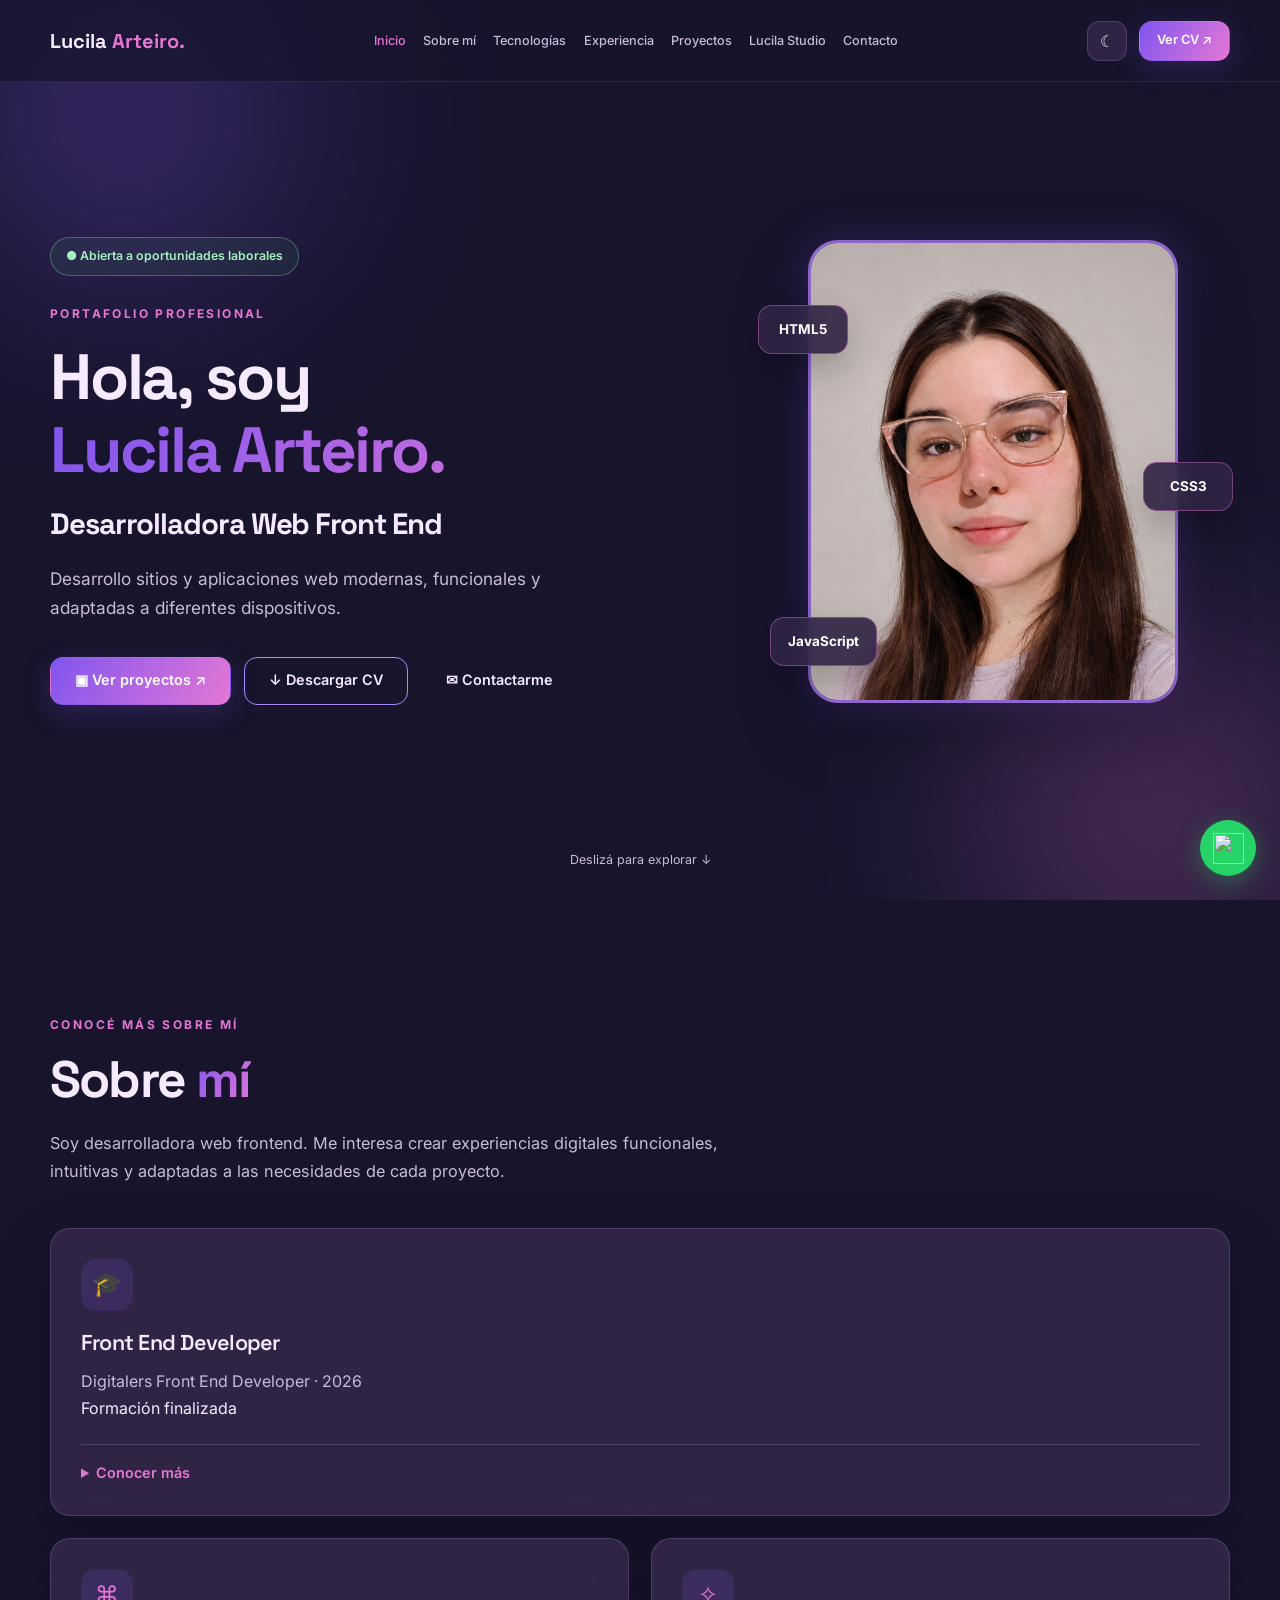
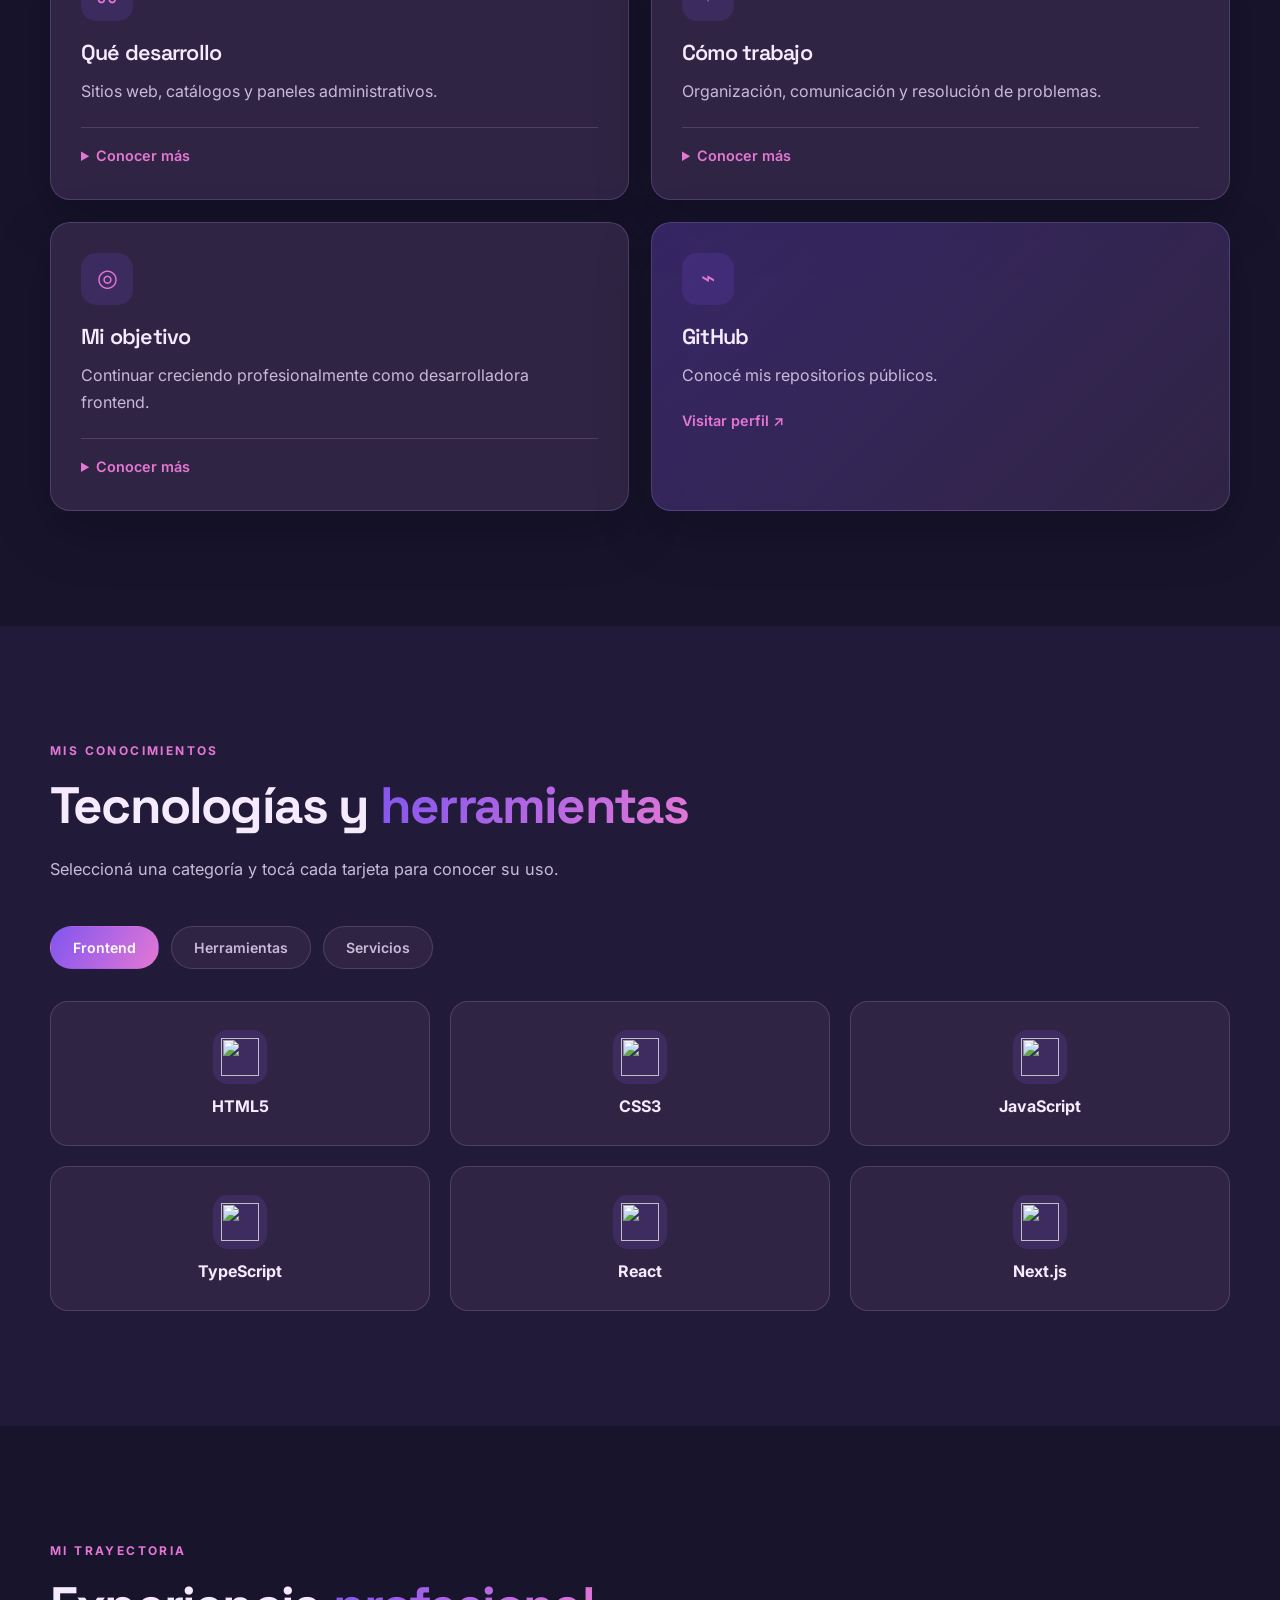
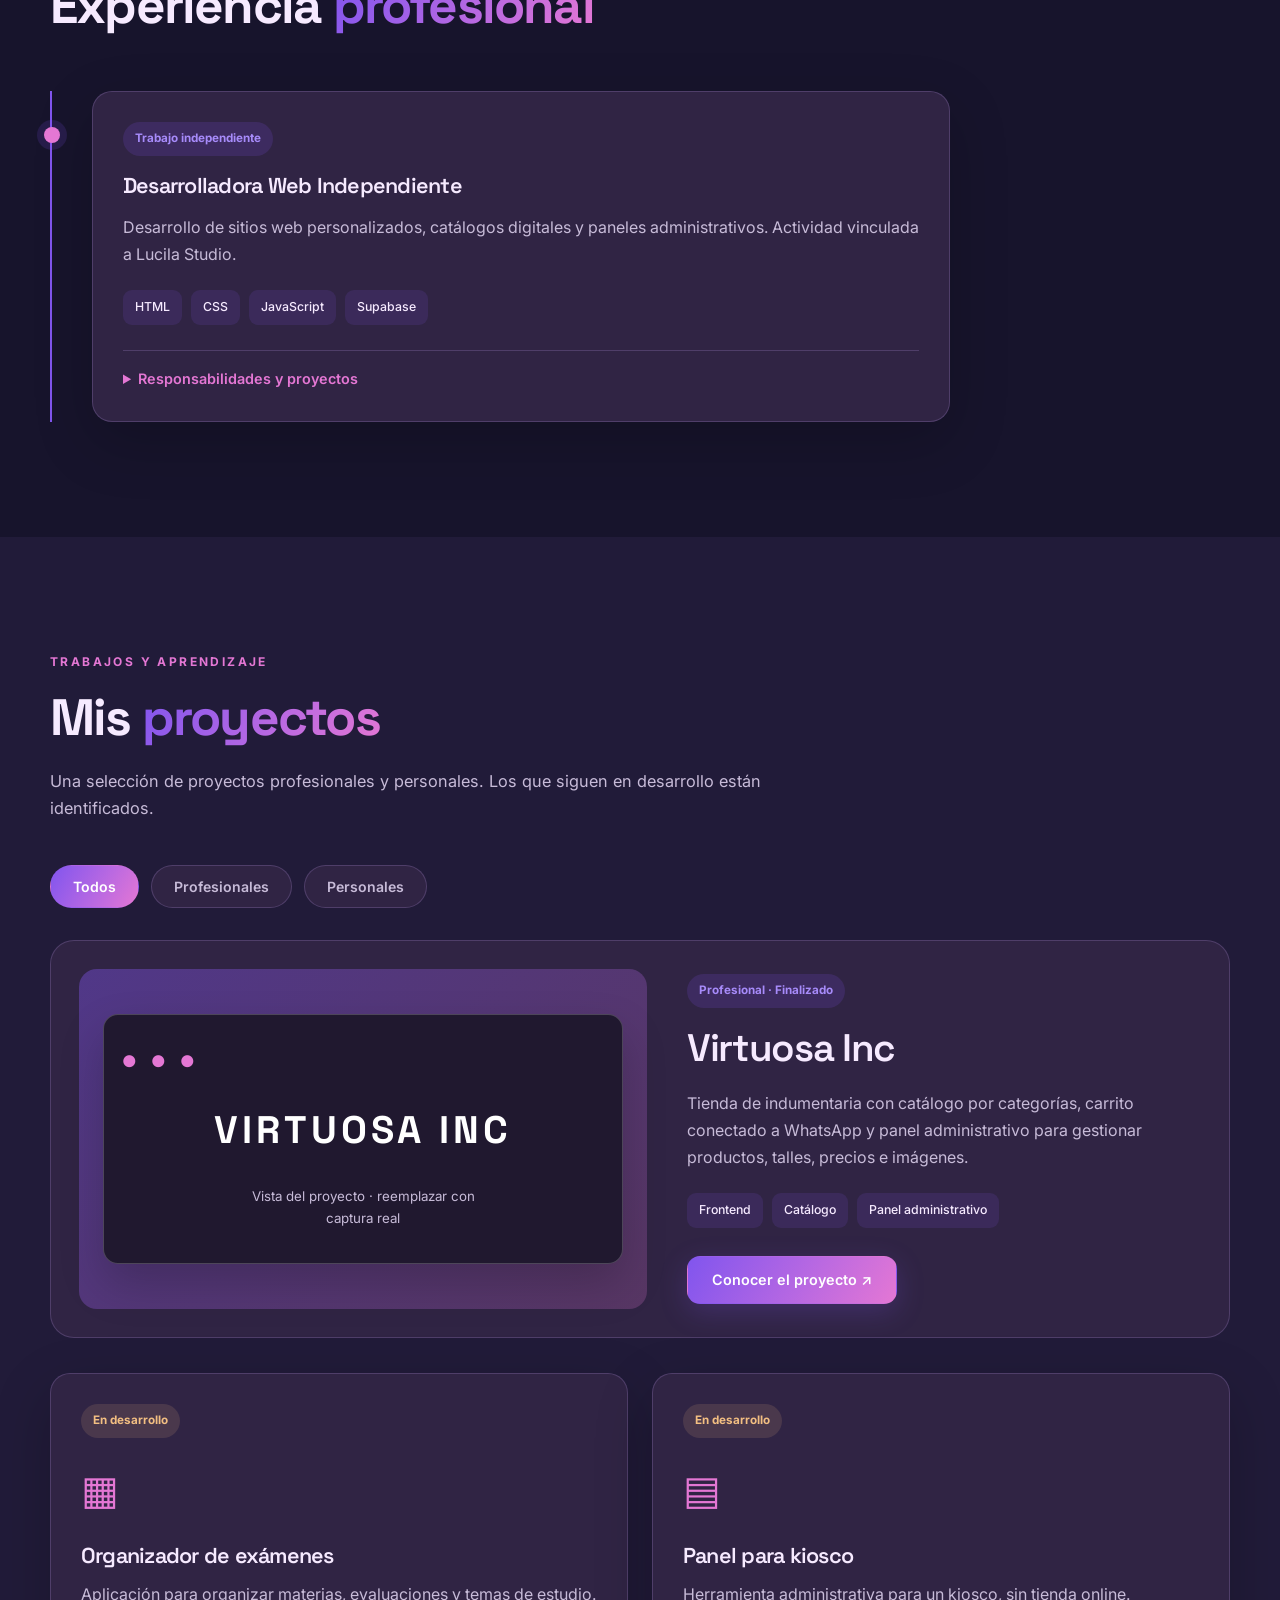
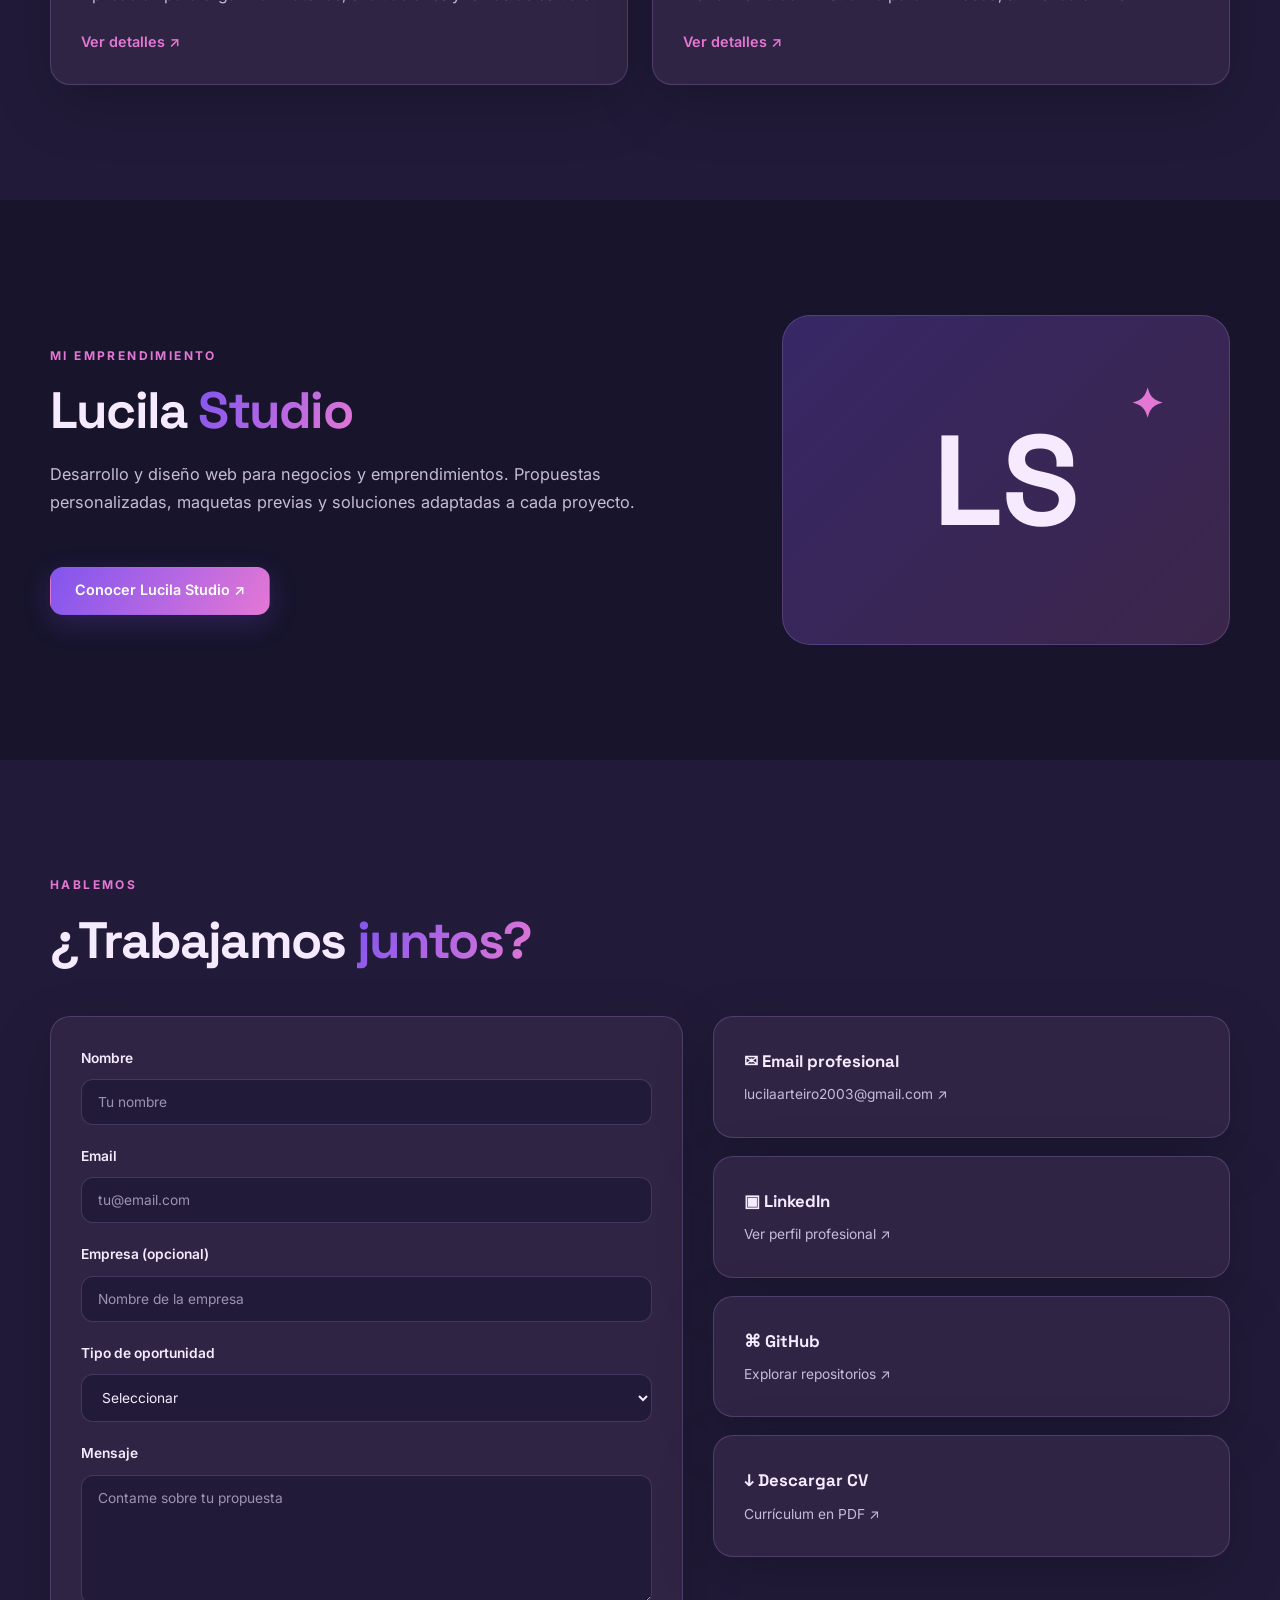
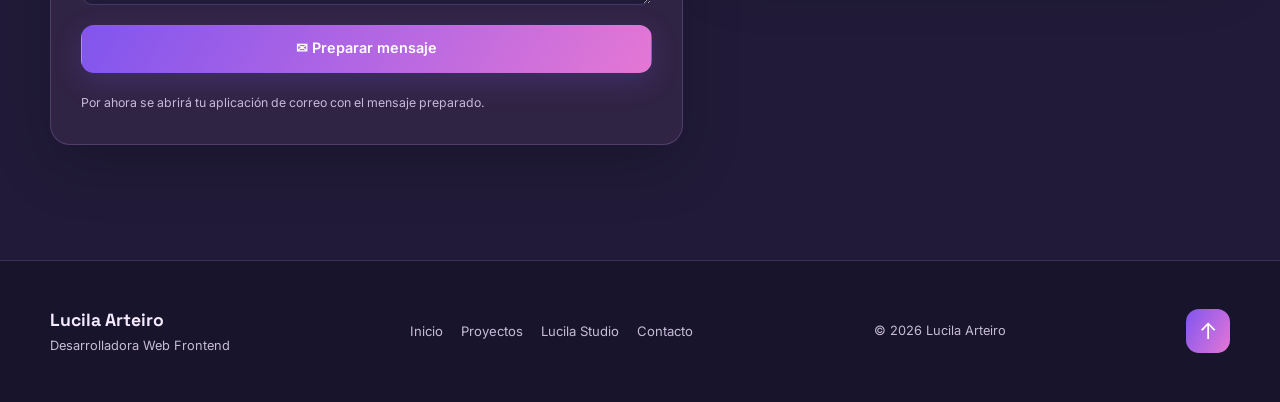
==== index.html @ f68df92c "Primer commit - Portafolio profesional" ====
<!DOCTYPE html>
<html lang="es">
  <head>
    <meta charset="UTF-8" />
    <meta name="viewport" content="width=device-width, initial-scale=1.0" />

    <meta
      name="description"
      content="Portafolio profesional de Lucila Arteiro, desarrolladora web frontend."
    />

    <title>Lucila Arteiro | Desarrolladora Web Front End</title>

    <!-- Tipografías -->
    <link rel="preconnect" href="https://fonts.googleapis.com" />
    <link rel="preconnect" href="https://fonts.gstatic.com" crossorigin />

    <link
      href="https://fonts.googleapis.com/css2?family=Inter:wght@400;500;600;700&family=Space+Grotesk:wght@400;500;600;700&display=swap"
      rel="stylesheet"
    />

    <!-- CSS -->
    <link rel="stylesheet" href="styles.css" />

    <!-- JavaScript -->
    <script src="app.js" defer></script>
  </head>

  <body>
    <!-- ACCESIBILIDAD -->
    <a href="#inicio" class="skip-link"> Ir al contenido </a>

    <!-- ======================================
       ENCABEZADO Y NAVEGACIÓN
  ======================================= -->

    <header class="header">
      <nav class="nav container" aria-label="Navegación principal">
        <a href="#inicio" class="brand"> Lucila <span>Arteiro.</span> </a>

        <button
          class="menu-toggle"
          aria-label="Abrir menú"
          aria-expanded="false"
          aria-controls="nav-links"
        >
          ☰
        </button>

        <div class="nav-links" id="nav-links">
          <a href="#inicio">Inicio</a>
          <a href="#sobre-mi">Sobre mí</a>
          <a href="#tecnologias">Tecnologías</a>
          <a href="#experiencia">Experiencia</a>
          <a href="#proyectos">Proyectos</a>
          <a href="studio.html">Lucila Studio</a>
          <a href="#contacto">Contacto</a>
        </div>

        <div class="nav-actions">
          <button
            class="theme-toggle"
            aria-label="Cambiar tema"
            title="Cambiar tema"
          >
            ☾
          </button>

          <a
            href="assets/cv-lucila-arteiro.pdf"
            class="btn btn-primary btn-small"
            target="_blank"
            rel="noopener"
          >
            Ver CV ↗
          </a>
        </div>
      </nav>
    </header>

    <main>
      <!-- ======================================
         INICIO / PORTADA
    ======================================= -->

      <section class="hero" id="inicio">
        <!-- Degradados animados -->
        <div class="glow glow-one"></div>
        <div class="glow glow-two"></div>

        <div class="container hero-grid">
          <!-- Presentación -->
          <div class="hero-copy">
            <span class="availability enter">
              ● Abierta a oportunidades laborales
            </span>

            <p class="eyebrow enter">PORTAFOLIO PROFESIONAL</p>

            <h1 class="enter">
              Hola, soy
              <span class="gradient-text"> Lucila Arteiro. </span>
            </h1>

            <h2 class="enter">Desarrolladora Web Front End</h2>

            <p class="lead enter">
              Desarrollo sitios y aplicaciones web modernas, funcionales y
              adaptadas a diferentes dispositivos.
            </p>

            <div class="hero-buttons enter">
              <a href="#proyectos" class="btn btn-primary">
                ▣ Ver proyectos ↗
              </a>

              <a
                href="assets/cv-lucila-arteiro.pdf"
                class="btn btn-outline"
                download
              >
                ↓ Descargar CV
              </a>

              <a href="#contacto" class="btn btn-ghost"> ✉ Contactarme </a>
            </div>
          </div>

          <!-- Fotografía y tarjetas flotantes -->
          <div class="hero-art enter">
            <div class="portrait-tilt" id="portrait-tilt">
              <div class="portrait">
                <img
                  src="assets/foto-perfil.png"
                  alt="Fotografía profesional de Lucila Arteiro"
                  onerror="this.style.display='none';this.nextElementSibling.style.display='flex'"
                />

                <div class="portrait-placeholder" style="display: none">
                  <span>✦</span>
                  <p>Tu fotografía profesional</p>
                  <small>assets/foto-perfil.jpg</small>
                </div>
              </div>

              <span class="tech-float float-html"> HTML5 </span>

              <span class="tech-float float-css"> CSS3 </span>

              <span class="tech-float float-js"> JavaScript </span>
            </div>
          </div>
        </div>

        <a href="#sobre-mi" class="scroll-hint"> Deslizá para explorar ↓ </a>
      </section>

      <!-- ======================================
         SOBRE MÍ
    ======================================= -->

      <section class="section" id="sobre-mi">
        <div class="container">
          <p class="eyebrow">CONOCÉ MÁS SOBRE MÍ</p>

          <h2>Sobre <span class="gradient-text">mí</span></h2>

          <p class="section-intro">
            Soy desarrolladora web frontend. Me interesa crear experiencias
            digitales funcionales, intuitivas y adaptadas a las necesidades de
            cada proyecto.
          </p>

          <div class="about-grid">
            <!-- Formación -->
            <article class="panel about-wide">
              <div class="panel-icon">🎓</div>
              <h3>Front End Developer</h3>
              <p>Digitalers Front End Developer · 2026</p>
              <span>Formación finalizada</span>

              <details>
                <summary>Conocer más</summary>

                <p>
                  Mi formación se complementa con la práctica en proyectos web
                  reales. Incorporaremos certificados cuando estén disponibles.
                </p>
              </details>
            </article>

            <!-- Qué desarrollo -->
            <article class="panel">
              <div class="panel-icon">⌘</div>

              <h3>Qué desarrollo</h3>

              <p>Sitios web, catálogos y paneles administrativos.</p>

              <details>
                <summary>Conocer más</summary>

                <p>
                  Me enfoco en interfaces responsive, experiencia de usuario y
                  funcionalidades prácticas.
                </p>
              </details>
            </article>

            <!-- Cómo trabajo -->
            <article class="panel">
              <div class="panel-icon">✧</div>

              <h3>Cómo trabajo</h3>

              <p>Organización, comunicación y resolución de problemas.</p>

              <details>
                <summary>Conocer más</summary>

                <p>
                  Busco soluciones claras y fáciles de utilizar, tanto para
                  visitantes como para administradores.
                </p>
              </details>
            </article>

            <!-- Objetivo profesional -->
            <article class="panel">
              <div class="panel-icon">◎</div>

              <h3>Mi objetivo</h3>

              <p>
                Continuar creciendo profesionalmente como desarrolladora
                frontend.
              </p>

              <details>
                <summary>Conocer más</summary>

                <p>
                  Me interesan oportunidades para desarrollar proyectos web y
                  colaborar con equipos.
                </p>
              </details>
            </article>

            <!-- GitHub -->
            <article class="panel github-panel">
              <div class="panel-icon">⌁</div>

              <h3>GitHub</h3>

              <p>Conocé mis repositorios públicos.</p>

              <a
                href="https://github.com/LucilaArteiro"
                target="_blank"
                rel="noopener"
                class="text-link"
              >
                Visitar perfil ↗
              </a>
            </article>
          </div>
        </div>
      </section>

      <!-- ======================================
         TECNOLOGÍAS
    ======================================= -->

      <section class="section section-muted" id="tecnologias">
        <div class="container">
          <p class="eyebrow">MIS CONOCIMIENTOS</p>

          <h2>
            Tecnologías y
            <span class="gradient-text">herramientas</span>
          </h2>

          <p class="section-intro">
            Seleccioná una categoría y tocá cada tarjeta para conocer su uso.
          </p>

          <div
            class="tabs"
            role="tablist"
            aria-label="Categorías de tecnologías"
          >
            <button
              class="tab active"
              data-tech-tab="frontend"
              role="tab"
              aria-selected="true"
            >
              Frontend
            </button>

            <button
              class="tab"
              data-tech-tab="herramientas"
              role="tab"
              aria-selected="false"
            >
              Herramientas
            </button>

            <button
              class="tab"
              data-tech-tab="servicios"
              role="tab"
              aria-selected="false"
            >
              Servicios
            </button>
          </div>

          <!-- JavaScript agregará las tarjetas -->
          <div class="tech-grid" id="tech-grid" aria-live="polite"></div>
        </div>
      </section>

      <!-- ======================================
         EXPERIENCIA PROFESIONAL
    ======================================= -->

      <section class="section" id="experiencia">
        <div class="container">
          <p class="eyebrow">MI TRAYECTORIA</p>

          <h2>
            Experiencia
            <span class="gradient-text">profesional</span>
          </h2>

          <div class="timeline">
            <article class="panel timeline-card">
              <span class="timeline-dot"></span>

              <span class="tag"> Trabajo independiente </span>

              <h3>Desarrolladora Web Independiente</h3>

              <p>
                Desarrollo de sitios web personalizados, catálogos digitales y
                paneles administrativos. Actividad vinculada a Lucila Studio.
              </p>

              <div class="chips">
                <span>HTML</span>
                <span>CSS</span>
                <span>JavaScript</span>
                <span>Supabase</span>
              </div>

              <details>
                <summary>Responsabilidades y proyectos</summary>

                <p>
                  Desarrollo de interfaces, funcionalidades de catálogo y
                  herramientas para gestionar productos.
                </p>

                <p>Proyecto destacado: Virtuosa Inc.</p>

                <a href="proyecto.html?id=virtuosa" class="text-link">
                  Ver Virtuosa Inc ↗
                </a>
              </details>
            </article>
          </div>
        </div>
      </section>

      <!-- ======================================
         PROYECTOS
    ======================================= -->

      <section class="section section-muted" id="proyectos">
        <div class="container">
          <p class="eyebrow">TRABAJOS Y APRENDIZAJE</p>

          <h2>Mis <span class="gradient-text">proyectos</span></h2>

          <p class="section-intro">
            Una selección de proyectos profesionales y personales. Los que
            siguen en desarrollo están identificados.
          </p>

          <!-- Filtros -->
          <div class="tabs" aria-label="Filtrar proyectos">
            <button class="tab active" data-filter="todos">Todos</button>

            <button class="tab" data-filter="profesional">Profesionales</button>

            <button class="tab" data-filter="personal">Personales</button>
          </div>

          <div class="projects" id="project-list">
            <!-- Proyecto principal -->
            <article class="project-feature" data-category="profesional">
              <div class="project-visual">
                <div class="mock-browser">
                  <span>● ● ●</span>

                  <strong>VIRTUOSA INC</strong>

                  <small>
                    Vista del proyecto · reemplazar con captura real
                  </small>
                </div>
              </div>

              <div class="project-content">
                <span class="tag"> Profesional · Finalizado </span>

                <h3>Virtuosa Inc</h3>

                <p>
                  Tienda de indumentaria con catálogo por categorías, carrito
                  conectado a WhatsApp y panel administrativo para gestionar
                  productos, talles, precios e imágenes.
                </p>

                <div class="chips">
                  <span>Frontend</span>
                  <span>Catálogo</span>
                  <span>Panel administrativo</span>
                </div>

                <a href="proyecto.html?id=virtuosa" class="btn btn-primary">
                  Conocer el proyecto ↗
                </a>
              </div>
            </article>

            <!-- Proyectos personales -->
            <div class="project-cards">
              <article class="panel project-card" data-category="personal">
                <span class="tag tag-wip"> En desarrollo </span>

                <div class="project-symbol">▦</div>

                <h3>Organizador de exámenes</h3>

                <p>
                  Aplicación para organizar materias, evaluaciones y temas de
                  estudio.
                </p>

                <a href="proyecto.html?id=examenes" class="text-link">
                  Ver detalles ↗
                </a>
              </article>

              <article class="panel project-card" data-category="personal">
                <span class="tag tag-wip"> En desarrollo </span>

                <div class="project-symbol">▤</div>

                <h3>Panel para kiosco</h3>

                <p>
                  Herramienta administrativa para un kiosco, sin tienda online.
                </p>

                <a href="proyecto.html?id=kiosco" class="text-link">
                  Ver detalles ↗
                </a>
              </article>
            </div>
          </div>
        </div>
      </section>

      <!-- ======================================
         LUCILA STUDIO
    ======================================= -->

      <section class="section" id="studio">
        <div class="container studio-preview">
          <div>
            <p class="eyebrow">MI EMPRENDIMIENTO</p>

            <h2>
              Lucila
              <span class="gradient-text">Studio</span>
            </h2>

            <p class="section-intro">
              Desarrollo y diseño web para negocios y emprendimientos.
              Propuestas personalizadas, maquetas previas y soluciones adaptadas
              a cada proyecto.
            </p>

            <a href="studio.html" class="btn btn-primary">
              Conocer Lucila Studio ↗
            </a>
          </div>

          <div class="studio-mark">LS<span>✦</span></div>
        </div>
      </section>

      <!-- ======================================
         CONTACTO
    ======================================= -->

      <section class="section section-muted" id="contacto">
        <div class="container">
          <p class="eyebrow">HABLEMOS</p>

          <h2>
            ¿Trabajamos
            <span class="gradient-text">juntos?</span>
          </h2>

          <div class="contact-grid">
            <!-- Formulario -->
            <form class="panel contact-form" id="contact-form">
              <label>
                Nombre
                <input
                  type="text"
                  name="nombre"
                  required
                  autocomplete="name"
                  placeholder="Tu nombre"
                />
              </label>

              <label>
                Email
                <input
                  type="email"
                  name="email"
                  required
                  autocomplete="email"
                  placeholder="tu@email.com"
                />
              </label>

              <label>
                Empresa (opcional)
                <input
                  type="text"
                  name="empresa"
                  placeholder="Nombre de la empresa"
                />
              </label>

              <label>
                Tipo de oportunidad

                <select name="tipo" required>
                  <option value="">Seleccionar</option>
                  <option>Empleo</option>
                  <option>Proyecto freelance</option>
                  <option>Colaboración</option>
                  <option>Otra consulta</option>
                </select>
              </label>

              <label>
                Mensaje
                <textarea
                  name="mensaje"
                  required
                  rows="5"
                  placeholder="Contame sobre tu propuesta"
                ></textarea>
              </label>

              <button class="btn btn-primary" type="submit">
                ✉ Preparar mensaje
              </button>

              <p class="form-note" id="form-note">
                Por ahora se abrirá tu aplicación de correo con el mensaje
                preparado.
              </p>
            </form>

            <!-- Redes y contacto -->
            <div class="contact-side">
              <a
                class="panel contact-link"
                href="mailto:lucilaarteiro2003@gmail.com"
              >
                <strong>✉ Email profesional</strong>
                <span> lucilaarteiro2003@gmail.com ↗ </span>
              </a>

              <a
                class="panel contact-link"
                href="https://www.linkedin.com/in/lucila-arteiro/"
                target="_blank"
                rel="noopener"
              >
                <strong>▣ LinkedIn</strong>
                <span>Ver perfil profesional ↗</span>
              </a>

              <a
                class="panel contact-link"
                href="https://github.com/LucilaArteiro"
                target="_blank"
                rel="noopener"
              >
                <strong>⌘ GitHub</strong>
                <span>Explorar repositorios ↗</span>
              </a>

              <a
                class="panel contact-link"
                href="assets/cv-lucila-arteiro.pdf"
                download
              >
                <strong>↓ Descargar CV</strong>
                <span>Currículum en PDF ↗</span>
              </a>
            </div>
          </div>
        </div>
      </section>
    </main>

    <!-- ======================================
       PIE DE PÁGINA
  ======================================= -->

    <footer class="footer">
      <div class="container footer-inner">
        <div>
          <strong>Lucila Arteiro</strong>
          <p>Desarrolladora Web Frontend</p>
        </div>

        <div class="footer-links">
          <a href="#inicio">Inicio</a>
          <a href="#proyectos">Proyectos</a>
          <a href="studio.html">Lucila Studio</a>
          <a href="#contacto">Contacto</a>
        </div>

        <p>© <span id="year"></span> Lucila Arteiro</p>

        <a href="#inicio" class="back-top" aria-label="Volver arriba"> ↑ </a>
      </div>
    </footer>

    <!-- BOTÓN FLOTANTE DE WHATSAPP -->
    <a
      href="https://wa.me/5493416752798"
      class="whatsapp-float"
      target="_blank"
      rel="noopener noreferrer"
      aria-label="Contactarme por WhatsApp"
      title="Escribime por WhatsApp"
    >
      <img src="assets/logos/whatsapp.svg" alt="" />
    </a>
  </body>
</html>
---- styles.css ----
/* =========================================
   LUCILA ARTEIRO — PORTAFOLIO PROFESIONAL
   styles.css
========================================= */

/* =========================================
   1. VARIABLES Y TEMAS
========================================= */

:root {
  --bg: #17142c;
  --bg-soft: #211b39;
  --surface: #302444;
  --surface-hover: #3c2d56;

  --text: #f6eaff;
  --text-muted: #c7bbd8;

  --primary: #8155ee;
  --primary-light: #a78bfa;
  --pink: #e477d4;

  --border: rgba(185, 153, 236, 0.22);

  --gradient: linear-gradient(120deg, #8155ee 0%, #b768e2 55%, #e477d4 100%);

  --shadow: 0 20px 60px rgba(0, 0, 0, 0.2);

  --radius: 20px;
  --header-height: 82px;

  --font-title: 'Space Grotesk', sans-serif;
  --font-body: 'Inter', sans-serif;

  color-scheme: dark;
}

/* Tema claro: JavaScript agregará esta clase */

body.light-theme {
  --bg: #f6eaff;
  --bg-soft: #eee3fb;
  --surface: #ffffff;
  --surface-hover: #f3eaff;

  --text: #241735;
  --text-muted: #635575;

  --border: rgba(99, 67, 151, 0.18);

  --shadow: 0 18px 50px rgba(80, 43, 125, 0.1);

  color-scheme: light;
}

/* =========================================
   2. REINICIO GENERAL
========================================= */

* {
  margin: 0;
  padding: 0;
  box-sizing: border-box;
}

html {
  scroll-behavior: smooth;
  scroll-padding-top: 100px;
}

body {
  font-family: var(--font-body);
  background: var(--bg);
  color: var(--text);
  line-height: 1.7;
  overflow-x: hidden;

  transition: background 0.35s ease, color 0.35s ease;
}

body,
button,
input,
textarea,
select {
  font-family: var(--font-body);
}

button,
input,
textarea,
select {
  font-size: inherit;
}

button {
  cursor: pointer;
}

a {
  color: inherit;
  text-decoration: none;
}

img {
  display: block;
  max-width: 100%;
}

ul {
  list-style: none;
}

::selection {
  background: var(--primary);
  color: #fff;
}

:focus-visible {
  outline: 3px solid var(--pink);
  outline-offset: 4px;
}

.container {
  width: min(1180px, calc(100% - 48px));
  margin-inline: auto;
}

.skip-link {
  position: fixed;
  top: -100px;
  left: 20px;
  z-index: 9999;

  padding: 12px 20px;
  border-radius: 10px;

  background: var(--primary);
  color: white;
}

.skip-link:focus {
  top: 15px;
}

/* =========================================
   3. TIPOGRAFÍA
========================================= */

h1,
h2,
h3,
h4 {
  font-family: var(--font-title);
  line-height: 1.15;
  letter-spacing: -0.035em;
}

h1 {
  font-size: clamp(2.8rem, 5vw, 5.2rem);
  font-weight: 700;
}

h2 {
  font-size: clamp(2.1rem, 4vw, 3.5rem);
  font-weight: 700;
}

h3 {
  font-size: 1.35rem;
  font-weight: 600;
}

p {
  color: var(--text-muted);
}

.gradient-text {
  display: inline-block;

  background: var(--gradient);
  background-clip: text;
  -webkit-background-clip: text;

  color: transparent;
  -webkit-text-fill-color: transparent;
}

.eyebrow {
  color: var(--pink);

  font-size: 0.75rem;
  font-weight: 700;

  letter-spacing: 0.2em;
  text-transform: uppercase;

  margin-bottom: 16px;
}

.lead {
  font-size: 1.08rem;
  max-width: 540px;
}

.section-intro {
  max-width: 730px;
  font-size: 1.02rem;
  margin-top: 20px;
  margin-bottom: 42px;
}

/* =========================================
   4. BOTONES
========================================= */

.btn {
  position: relative;

  display: inline-flex;
  align-items: center;
  justify-content: center;
  gap: 10px;

  min-height: 48px;
  padding: 13px 24px;

  border-radius: 13px;
  border: 1px solid transparent;

  font-size: 0.9rem;
  font-weight: 600;
  line-height: 1.3;

  transition: transform 0.25s ease, box-shadow 0.25s ease, background 0.25s ease,
    border-color 0.25s ease;
}

.btn:hover {
  transform: translateY(-4px);
}

.btn:active {
  transform: translateY(-1px);
}

.btn-primary {
  background: var(--gradient);
  color: #fff;

  box-shadow: 0 8px 28px rgba(129, 85, 238, 0.22);
}

.btn-primary:hover {
  box-shadow: 0 14px 35px rgba(129, 85, 238, 0.38);
}

.btn-outline {
  background: transparent;
  color: var(--text);

  border-color: var(--primary-light);
}

.btn-outline:hover {
  background: rgba(129, 85, 238, 0.1);
}

.btn-ghost {
  color: var(--text);
  background: transparent;
}

.btn-ghost:hover {
  color: var(--pink);
}

.btn-small {
  min-height: 40px;
  padding: 10px 17px;
  font-size: 0.8rem;
}

.text-link {
  display: inline-flex;
  align-items: center;
  gap: 7px;

  width: fit-content;

  color: var(--pink);
  font-size: 0.9rem;
  font-weight: 600;

  transition: color 0.2s ease, transform 0.2s ease;
}

.text-link:hover {
  color: var(--primary-light);
  transform: translateX(4px);
}

/* =========================================
   5. ENCABEZADO
========================================= */

.header {
  position: fixed;
  top: 0;
  left: 0;

  width: 100%;
  height: var(--header-height);

  z-index: 1000;

  background: rgba(23, 20, 44, 0.75);

  backdrop-filter: blur(18px);
  -webkit-backdrop-filter: blur(18px);

  border-bottom: 1px solid rgba(185, 153, 236, 0.12);

  transition: background 0.3s ease, box-shadow 0.3s ease;
}

.light-theme .header {
  background: rgba(246, 234, 255, 0.82);
}

.header.scrolled {
  box-shadow: 0 10px 35px rgba(0, 0, 0, 0.12);
}

.nav {
  height: 100%;

  display: flex;
  align-items: center;
  justify-content: space-between;

  gap: 22px;
}

.brand {
  font-family: var(--font-title);
  font-size: 1.25rem;
  font-weight: 700;

  white-space: nowrap;
}

.brand span {
  color: var(--pink);
}

.nav-links {
  display: flex;
  align-items: center;
  gap: clamp(10px, 1.35vw, 23px);
}

.nav-links a {
  font-size: 0.79rem;
  font-weight: 500;
  white-space: nowrap;

  color: var(--text-muted);

  transition: color 0.2s ease;
}

.nav-links a:hover,
.nav-links a.active {
  color: var(--pink);
}

.nav-actions {
  display: flex;
  align-items: center;
  gap: 12px;
}

.theme-toggle,
.menu-toggle {
  display: grid;
  place-items: center;

  width: 40px;
  height: 40px;

  border-radius: 12px;
  border: 1px solid var(--border);

  background: var(--surface);
  color: var(--text);

  transition: background 0.2s ease, transform 0.2s ease;
}

.theme-toggle:hover,
.menu-toggle:hover {
  background: var(--surface-hover);
  transform: translateY(-2px);
}

.menu-toggle {
  display: none;
}

/* =========================================
   6. PORTADA
========================================= */

.hero {
  position: relative;

  min-height: 100svh;

  display: flex;
  align-items: center;

  padding-top: calc(var(--header-height) + 65px);
  padding-bottom: 105px;

  isolation: isolate;
  overflow: hidden;
}

.hero-grid {
  display: grid;
  grid-template-columns: 1.15fr 0.85fr;

  align-items: center;
  gap: 65px;

  position: relative;
  z-index: 2;
}

/* Luces de fondo */

.glow {
  position: absolute;
  z-index: -1;

  width: 570px;
  height: 570px;

  border-radius: 50%;

  filter: blur(80px);
  pointer-events: none;

  opacity: 0.45;
}

.glow-one {
  top: -170px;
  left: -160px;

  background: radial-gradient(circle, rgba(129, 85, 238, 0.8), transparent 70%);

  animation: glowMoveOne 18s ease-in-out infinite alternate;
}

.glow-two {
  right: -160px;
  bottom: -200px;

  background: radial-gradient(
    circle,
    rgba(228, 119, 212, 0.65),
    transparent 70%
  );

  animation: glowMoveTwo 22s ease-in-out infinite alternate;
}

@keyframes glowMoveOne {
  from {
    transform: translate(0, 0) scale(1);
  }

  to {
    transform: translate(100px, 70px) scale(1.2);
  }
}

@keyframes glowMoveTwo {
  from {
    transform: translate(0, 0) scale(1);
  }

  to {
    transform: translate(-110px, -80px) scale(1.15);
  }
}

/* Presentación */

.hero-copy {
  position: relative;
  z-index: 3;
}

.availability {
  display: inline-flex;
  align-items: center;

  padding: 8px 15px;
  margin-bottom: 28px;

  border: 1px solid rgba(122, 222, 165, 0.35);
  border-radius: 50px;

  background: rgba(69, 169, 113, 0.1);
  color: #a6efc0;

  font-size: 0.77rem;
  font-weight: 600;
}

.light-theme .availability {
  color: #237947;
  background: #e5f7e9;
}

.hero h1 {
  margin-bottom: 20px;
}

.hero h1 .gradient-text {
  display: block;
}

.hero h2 {
  font-size: clamp(1.3rem, 2.3vw, 1.9rem);

  color: var(--text);
  margin-bottom: 22px;
}

.hero-buttons {
  display: flex;
  flex-wrap: wrap;

  gap: 13px;
  margin-top: 34px;
}

/* Animación de entrada */

.enter {
  opacity: 0;
  transform: translateY(22px);

  animation: heroEnter 0.8s ease forwards;
}

.hero-copy .enter:nth-child(1) {
  animation-delay: 0.1s;
}

.hero-copy .enter:nth-child(2) {
  animation-delay: 0.2s;
}

.hero-copy .enter:nth-child(3) {
  animation-delay: 0.35s;
}

.hero-copy .enter:nth-child(4) {
  animation-delay: 0.5s;
}

.hero-copy .enter:nth-child(5) {
  animation-delay: 0.65s;
}

.hero-copy .enter:nth-child(6) {
  animation-delay: 0.8s;
}

.hero-art.enter {
  animation-delay: 0.85s;
}

@keyframes heroEnter {
  to {
    opacity: 1;
    transform: translateY(0);
  }
}

/* =========================================
   7. FOTOGRAFÍA Y EFECTO 3D
========================================= */

.hero-art {
  display: flex;
  justify-content: center;
  align-items: center;

  min-width: 0;
  perspective: 1000px;
}

.portrait-tilt {
  position: relative;

  width: min(100%, 370px);
  aspect-ratio: 4 / 5;

  transform-style: preserve-3d;

  transition: transform 0.25s ease-out;
  will-change: transform;
}

.portrait {
  width: 100%;
  height: 100%;

  overflow: hidden;

  border-radius: 30px;
  border: 3px solid rgba(175, 128, 255, 0.7);

  background: linear-gradient(135deg, #493365, #241b3a);

  box-shadow: 0 0 40px rgba(129, 85, 238, 0.22), 0 25px 70px rgba(0, 0, 0, 0.25);
}

.portrait img {
  width: 100%;
  height: 100%;
  object-fit: cover;
  object-position: center;
}

.portrait-placeholder {
  width: 100%;
  height: 100%;

  flex-direction: column;
  align-items: center;
  justify-content: center;
  gap: 10px;

  text-align: center;
  padding: 20px;
}

.portrait-placeholder span {
  font-size: 4rem;
  color: var(--pink);
}

.portrait-placeholder p {
  color: white;
  font-weight: 600;
}

.portrait-placeholder small {
  color: #d2bce9;
}

/* Tarjetas tecnológicas flotantes */

.tech-float {
  position: absolute;
  z-index: 5;

  display: inline-flex;
  align-items: center;
  justify-content: center;

  min-width: 90px;

  padding: 12px 17px;

  border-radius: 14px;
  border: 1px solid rgba(228, 119, 212, 0.4);

  background: rgba(48, 36, 68, 0.9);
  color: #fff;

  font-size: 0.84rem;
  font-weight: 700;

  box-shadow: 0 15px 35px rgba(0, 0, 0, 0.2);

  backdrop-filter: blur(12px);
  -webkit-backdrop-filter: blur(12px);

  animation: floatTech 5s ease-in-out infinite;
}

.float-html {
  top: 14%;
  left: -50px;
  animation-delay: 0s;
}

.float-css {
  top: 48%;
  right: -55px;
  animation-delay: 1.1s;
}

.float-js {
  bottom: 8%;
  left: -38px;
  animation-delay: 2.2s;
}

@keyframes floatTech {
  0%,
  100% {
    transform: translateY(0);
  }

  50% {
    transform: translateY(-13px);
  }
}

/* Indicador para bajar */

.scroll-hint {
  position: absolute;
  bottom: 30px;
  left: 50%;

  transform: translateX(-50%);

  color: var(--text-muted);
  font-size: 0.78rem;

  animation: scrollBounce 2.5s ease-in-out infinite;
}

@keyframes scrollBounce {
  0%,
  100% {
    transform: translate(-50%, 0);
  }

  50% {
    transform: translate(-50%, -8px);
  }
}

/* =========================================
   8. SECCIONES
========================================= */

.section {
  padding: 115px 0;
  position: relative;
}

.section-muted {
  background: var(--bg-soft);
}

.section h2 {
  max-width: 850px;
}

/* =========================================
   9. TARJETAS GENERALES
========================================= */

.panel {
  background: var(--surface);

  border: 1px solid var(--border);
  border-radius: var(--radius);

  padding: 30px;

  box-shadow: var(--shadow);

  transition: transform 0.3s ease, background 0.3s ease, border-color 0.3s ease,
    box-shadow 0.3s ease;
}

.panel:hover {
  transform: translateY(-5px);

  border-color: rgba(185, 153, 236, 0.5);

  box-shadow: 0 25px 60px rgba(0, 0, 0, 0.16);
}

.panel h3 {
  margin-bottom: 12px;
}

.panel-icon {
  display: grid;
  place-items: center;

  width: 52px;
  height: 52px;

  margin-bottom: 20px;

  border-radius: 15px;

  background: rgba(129, 85, 238, 0.15);
  color: var(--pink);

  font-size: 1.5rem;
}

/* =========================================
   10. SOBRE MÍ
========================================= */

.about-grid {
  display: grid;
  grid-template-columns: repeat(2, minmax(0, 1fr));

  gap: 22px;
}

.about-wide {
  grid-column: span 2;
}

.about-grid .panel {
  min-height: 230px;
}

.about-grid details {
  margin-top: 22px;
}

details {
  border-top: 1px solid var(--border);
  padding-top: 16px;
}

summary {
  cursor: pointer;

  color: var(--pink);
  font-weight: 600;
  font-size: 0.9rem;

  list-style-position: inside;
}

details[open] summary {
  margin-bottom: 14px;
}

details p + p {
  margin-top: 12px;
}

.github-panel {
  background: linear-gradient(135deg, rgba(129, 85, 238, 0.3), var(--surface));
}

.github-panel .text-link {
  margin-top: 20px;
}

/* =========================================
   11. TECNOLOGÍAS Y PESTAÑAS
========================================= */

.tabs {
  display: flex;
  flex-wrap: wrap;
  gap: 12px;

  margin-bottom: 32px;
}

.tab {
  padding: 12px 22px;

  border-radius: 50px;
  border: 1px solid var(--border);

  background: var(--surface);
  color: var(--text-muted);

  font-size: 0.88rem;
  font-weight: 600;

  transition: transform 0.2s ease, background 0.2s ease, color 0.2s ease;
}

.tab:hover {
  transform: translateY(-2px);
  color: var(--text);
}

.tab.active,
.tab[aria-selected='true'] {
  background: var(--gradient);
  color: #fff;
  border-color: transparent;
}

.tech-grid {
  display: grid;
  grid-template-columns: repeat(3, minmax(0, 1fr));

  gap: 20px;
}

.tech-card {
  min-height: 145px;

  display: flex;
  flex-direction: column;
  align-items: center;
  justify-content: center;
  gap: 12px;

  padding: 25px;

  border: 1px solid var(--border);
  border-radius: 18px;

  background: var(--surface);
  color: var(--text);

  text-align: center;

  transition: transform 0.3s ease, background 0.3s ease, border-color 0.3s ease;
}

.tech-card:hover,
.tech-card.active {
  transform: translateY(-5px);
  border-color: var(--pink);
  background: var(--surface-hover);
}

.tech-icon {
  display: grid;
  place-items: center;

  width: 54px;
  height: 54px;

  border-radius: 15px;

  background: rgba(129, 85, 238, 0.17);
  color: var(--pink);

  font-family: var(--font-title);
  font-size: 1.1rem;
  font-weight: 700;
}

.tech-name {
  font-weight: 700;
  font-size: 1rem;
}

.tech-description {
  color: var(--text-muted);
  font-size: 0.82rem;
  line-height: 1.6;
}

/* =========================================
   12. EXPERIENCIA
========================================= */

.timeline {
  position: relative;

  max-width: 900px;

  margin-top: 55px;
  padding-left: 40px;

  border-left: 2px solid var(--primary);
}

.timeline-card {
  position: relative;
}

.timeline-dot {
  position: absolute;

  top: 35px;
  left: -49px;

  width: 16px;
  height: 16px;

  border-radius: 50%;

  background: var(--pink);

  box-shadow: 0 0 0 7px rgba(129, 85, 238, 0.15);
}

.tag {
  display: inline-block;

  padding: 7px 12px;
  margin-bottom: 18px;

  border-radius: 50px;

  background: rgba(129, 85, 238, 0.16);
  color: var(--primary-light);

  font-size: 0.73rem;
  font-weight: 700;
}

.timeline-card h3 {
  margin-bottom: 15px;
}

.timeline-card details {
  margin-top: 25px;
}

.chips {
  display: flex;
  flex-wrap: wrap;

  gap: 9px;
  margin-top: 22px;
}

.chips span {
  padding: 7px 12px;

  border-radius: 9px;

  background: rgba(129, 85, 238, 0.13);
  color: var(--text);

  font-size: 0.77rem;
  font-weight: 500;
}

/* =========================================
   13. PROYECTOS
========================================= */

.projects {
  display: flex;
  flex-direction: column;
  gap: 35px;
}

.project-feature {
  display: grid;
  grid-template-columns: 1.05fr 0.95fr;

  gap: 40px;
  align-items: center;

  padding: 28px;

  border: 1px solid var(--border);
  border-radius: 24px;

  background: var(--surface);
}

.project-visual {
  min-height: 340px;

  display: flex;
  align-items: center;
  justify-content: center;

  padding: 24px;

  border-radius: 18px;

  background: linear-gradient(
    135deg,
    rgba(129, 85, 238, 0.4),
    rgba(228, 119, 212, 0.22)
  );
}

.mock-browser {
  display: flex;
  flex-direction: column;
  align-items: center;
  justify-content: center;

  gap: 22px;

  width: 100%;
  min-height: 250px;

  border: 1px solid rgba(255, 255, 255, 0.2);
  border-radius: 15px;

  background: #20182f;
  color: #fff;

  box-shadow: 0 20px 45px rgba(0, 0, 0, 0.2);
}

.mock-browser span {
  align-self: flex-start;
  margin-left: 18px;

  color: #e477d4;
  letter-spacing: 5px;
}

.mock-browser strong {
  font-family: var(--font-title);
  font-size: clamp(1.5rem, 3vw, 2.5rem);
  letter-spacing: 0.1em;
}

.mock-browser small {
  max-width: 230px;

  color: #c7bbd8;
  text-align: center;
}

.project-content h3 {
  font-size: clamp(1.8rem, 3vw, 2.5rem);
  margin-bottom: 20px;
}

.project-content .btn {
  margin-top: 28px;
}

.project-cards {
  display: grid;
  grid-template-columns: repeat(2, minmax(0, 1fr));

  gap: 24px;
}

.project-card {
  display: flex;
  flex-direction: column;
  align-items: flex-start;

  min-height: 300px;
}

.project-card .text-link {
  margin-top: auto;
  padding-top: 22px;
}

.project-symbol {
  font-size: 2.5rem;
  color: var(--pink);

  margin-bottom: 20px;
}

.tag-wip {
  color: #f3bf82;
  background: rgba(243, 191, 130, 0.13);
}

/* Ocultar proyectos al filtrar */

.project-feature.is-hidden,
.project-card.is-hidden,
.project-cards.is-hidden {
  display: none;
}

/* =========================================
   14. LUCILA STUDIO
========================================= */

.studio-preview {
  display: grid;
  grid-template-columns: 1.2fr 0.8fr;

  gap: 60px;
  align-items: center;
}

.studio-preview .btn {
  margin-top: 8px;
}

.studio-mark {
  position: relative;

  display: grid;
  place-items: center;

  min-height: 330px;

  border: 1px solid var(--border);
  border-radius: 28px;

  background: linear-gradient(
    135deg,
    rgba(129, 85, 238, 0.3),
    rgba(228, 119, 212, 0.18)
  );

  color: var(--text);

  font-family: var(--font-title);
  font-size: clamp(5rem, 10vw, 8rem);
  font-weight: 700;
}

.studio-mark span {
  position: absolute;
  top: 55px;
  right: 65px;

  color: var(--pink);
  font-size: 2.5rem;
}

/* =========================================
   15. CONTACTO
========================================= */

.contact-grid {
  display: grid;
  grid-template-columns: 1.1fr 0.9fr;

  gap: 30px;
  align-items: start;

  margin-top: 45px;
}

.contact-form {
  display: flex;
  flex-direction: column;
  gap: 20px;
}

.contact-form label {
  display: flex;
  flex-direction: column;
  gap: 9px;

  color: var(--text);
  font-size: 0.86rem;
  font-weight: 600;
}

.contact-form input,
.contact-form select,
.contact-form textarea {
  width: 100%;

  padding: 14px 16px;

  border: 1px solid var(--border);
  border-radius: 12px;

  background: var(--bg-soft);
  color: var(--text);

  outline: none;

  transition: border-color 0.2s ease, box-shadow 0.2s ease;
}

.contact-form input:focus,
.contact-form select:focus,
.contact-form textarea:focus {
  border-color: var(--primary-light);

  box-shadow: 0 0 0 3px rgba(129, 85, 238, 0.12);
}

.contact-form textarea {
  resize: vertical;
  min-height: 130px;
}

.contact-form input::placeholder,
.contact-form textarea::placeholder {
  color: var(--text-muted);
  opacity: 0.75;
}

.form-note {
  font-size: 0.77rem;
}

.contact-side {
  display: flex;
  flex-direction: column;
  gap: 18px;
}

.contact-link {
  display: flex;
  flex-direction: column;
  gap: 8px;
}

.contact-link strong {
  font-family: var(--font-title);
  font-size: 1.05rem;
}

.contact-link span {
  color: var(--text-muted);
  font-size: 0.86rem;
  overflow-wrap: anywhere;
}

/* =========================================
   16. FOOTER
========================================= */

.footer {
  padding: 45px 0;

  border-top: 1px solid var(--border);
  background: var(--bg);
}

.footer-inner {
  display: flex;
  align-items: center;
  justify-content: space-between;

  gap: 25px;
  flex-wrap: wrap;
}

.footer-inner strong {
  font-family: var(--font-title);
  font-size: 1.1rem;
}

.footer-inner p {
  font-size: 0.8rem;
}

.footer-links {
  display: flex;
  gap: 18px;
  flex-wrap: wrap;
}

.footer-links a {
  color: var(--text-muted);
  font-size: 0.82rem;

  transition: color 0.2s ease;
}

.footer-links a:hover {
  color: var(--pink);
}

.back-top {
  display: grid;
  place-items: center;

  width: 44px;
  height: 44px;

  border-radius: 13px;

  background: var(--gradient);
  color: white;

  font-size: 1.4rem;

  transition: transform 0.25s ease;
}

.back-top:hover {
  transform: translateY(-5px);
}

/* =========================================
   17. ANIMACIONES AL HACER SCROLL
========================================= */

/* Se aplicará mediante JavaScript */

.reveal {
  opacity: 0;
  transform: translateY(30px);

  transition: opacity 0.7s ease, transform 0.7s ease;
}

.reveal.visible {
  opacity: 1;
  transform: translateY(0);
}

/* =========================================
   18. RESPONSIVE — TABLETS
========================================= */

@media (max-width: 1100px) {
  .nav-links {
    gap: 11px;
  }

  .nav-links a {
    font-size: 0.73rem;
  }

  .brand {
    font-size: 1.1rem;
  }

  .hero-grid {
    gap: 35px;
  }

  .float-html {
    left: -20px;
  }

  .float-css {
    right: -20px;
  }

  .float-js {
    left: -15px;
  }
}

/* =========================================
   19. RESPONSIVE — MENÚ MÓVIL
========================================= */

@media (max-width: 900px) {
  :root {
    --header-height: 72px;
  }

  .menu-toggle {
    display: grid;
    order: 3;
  }

  .nav-actions {
    margin-left: auto;
  }

  .nav-links {
    position: absolute;

    top: var(--header-height);
    left: 0;

    width: 100%;

    display: flex;
    flex-direction: column;
    align-items: stretch;
    gap: 0;

    padding: 12px 24px 24px;

    background: var(--bg-soft);

    border-bottom: 1px solid var(--border);

    opacity: 0;
    visibility: hidden;
    pointer-events: none;

    transform: translateY(-12px);

    transition: opacity 0.25s ease, transform 0.25s ease, visibility 0.25s ease;
  }

  .nav-links.open {
    opacity: 1;
    visibility: visible;
    pointer-events: auto;

    transform: translateY(0);
  }

  .nav-links a {
    padding: 14px 10px;

    font-size: 0.95rem;

    border-bottom: 1px solid var(--border);
  }

  .hero-grid {
    grid-template-columns: 1fr;
    gap: 55px;
  }

  .hero-copy {
    max-width: 650px;
  }

  .hero-art {
    max-width: 500px;
    width: 100%;
    margin-inline: auto;
  }

  .portrait-tilt {
    width: min(78%, 360px);
  }

  .project-feature,
  .studio-preview,
  .contact-grid {
    grid-template-columns: 1fr;
  }

  .studio-mark {
    min-height: 250px;
  }

  .tech-grid {
    grid-template-columns: repeat(2, minmax(0, 1fr));
  }
}

/* =========================================
   20. RESPONSIVE — CELULARES
========================================= */

@media (max-width: 600px) {
  .container {
    width: min(100% - 32px, 1180px);
  }

  .section {
    padding: 75px 0;
  }

  .hero {
    padding-top: 120px;
    padding-bottom: 85px;
  }

  .hero-grid {
    gap: 45px;
  }

  .hero h1 {
    font-size: clamp(2.5rem, 10vw, 3.7rem);
  }

  .hero h2 {
    font-size: 1.25rem;
  }

  .lead {
    font-size: 0.96rem;
  }

  .hero-buttons {
    gap: 10px;
  }

  .hero-buttons .btn {
    width: 100%;
  }

  .portrait-tilt {
    width: min(75%, 310px);
  }

  .tech-float {
    min-width: 65px;
    padding: 9px 11px;

    font-size: 0.68rem;
  }

  .float-html {
    left: -24px;
  }

  .float-css {
    right: -24px;
  }

  .float-js {
    left: -18px;
  }

  .about-grid,
  .project-cards,
  .tech-grid {
    grid-template-columns: 1fr;
  }

  .about-wide {
    grid-column: auto;
  }

  .panel {
    padding: 23px;
  }

  .tabs {
    gap: 8px;
  }

  .tab {
    padding: 10px 15px;
    font-size: 0.78rem;
  }

  .timeline {
    padding-left: 25px;
  }

  .timeline-dot {
    left: -34px;
  }

  .project-feature {
    padding: 17px;
    gap: 25px;
  }

  .project-visual {
    min-height: 230px;
    padding: 14px;
  }

  .mock-browser {
    min-height: 190px;
  }

  .studio-mark {
    min-height: 210px;
  }

  .footer-inner {
    flex-direction: column;
    align-items: flex-start;
  }

  .scroll-hint {
    font-size: 0.7rem;
    white-space: nowrap;
  }

  .nav-actions .btn-small {
    padding: 9px 11px;
    font-size: 0.72rem;
  }
}

/* =========================================
   21. PANTALLAS MUY PEQUEÑAS
========================================= */

@media (max-width: 380px) {
  .brand {
    font-size: 0.98rem;
  }

  .nav {
    gap: 8px;
  }

  .nav-actions {
    gap: 7px;
  }

  .theme-toggle,
  .menu-toggle {
    width: 35px;
    height: 35px;
  }

  .nav-actions .btn-small {
    font-size: 0.68rem;
    padding: 8px;
  }
}

/* =========================================
   22. ACCESIBILIDAD
========================================= */

@media (prefers-reduced-motion: reduce) {
  html {
    scroll-behavior: auto;
  }

  *,
  *::before,
  *::after {
    animation-duration: 0.01ms !important;
    animation-iteration-count: 1 !important;
    transition-duration: 0.01ms !important;
  }

  .enter,
  .reveal {
    opacity: 1;
    transform: none;
  }

  .glow,
  .tech-float,
  .portrait-tilt {
    animation: none;
    transform: none;
  }
}

/* =========================================
   AJUSTES DE INTERACTIVIDAD
========================================= */

.tech-description[hidden] {
  display: none;
}

.tech-card {
  cursor: pointer;
}

.tech-card:focus-visible {
  outline: 3px solid var(--pink);
  outline-offset: 3px;
}

.tech-card.active {
  border-color: var(--pink);
  box-shadow: 0 12px 35px rgba(129, 85, 238, 0.18);
}

.tech-card.active .tech-icon {
  background: var(--gradient);
  color: #ffffff;
}

/* ========================================
   LOGOS DE TECNOLOGÍAS
======================================== */

.tech-icon {
  display: flex;
  align-items: center;
  justify-content: center;
}

.tech-logo {
  display: block;
  width: 38px;
  height: 38px;
  object-fit: contain;

  transition: transform 0.3s ease;
}

.tech-card:hover .tech-logo {
  transform: scale(1.15);
}

.tech-card.active .tech-logo {
  transform: scale(1.1);
}

@media (prefers-reduced-motion: reduce) {
  .tech-logo {
    transition: none;
  }
}

/* =========================================
   BOTÓN FLOTANTE DE WHATSAPP
========================================= */

.whatsapp-float {
  position: fixed;
  bottom: 24px;
  right: 24px;

  width: 56px;
  height: 56px;

  display: flex;
  align-items: center;
  justify-content: center;

  background: #25d366;
  border-radius: 50%;

  box-shadow: 0 6px 24px rgba(37, 211, 102, 0.35);

  z-index: 9999;

  transition: transform 0.3s ease, box-shadow 0.3s ease;
}

/* LOGO DE WHATSAPP */

.whatsapp-float img {
  width: 31px;
  height: 31px;
  object-fit: contain;
}

/* EFECTO AL PASAR EL MOUSE */

.whatsapp-float:hover {
  transform: translateY(-5px) scale(1.08);

  box-shadow: 0 10px 30px rgba(37, 211, 102, 0.5);
}

/* ADAPTACIÓN A CELULARES */

@media (max-width: 600px) {
  .whatsapp-float {
    width: 50px;
    height: 50px;

    bottom: 18px;
    right: 18px;
  }

  .whatsapp-float img {
    width: 28px;
    height: 28px;
  }
}

/* ACCESIBILIDAD */

@media (prefers-reduced-motion: reduce) {
  .whatsapp-float {
    transition: none;
  }
}
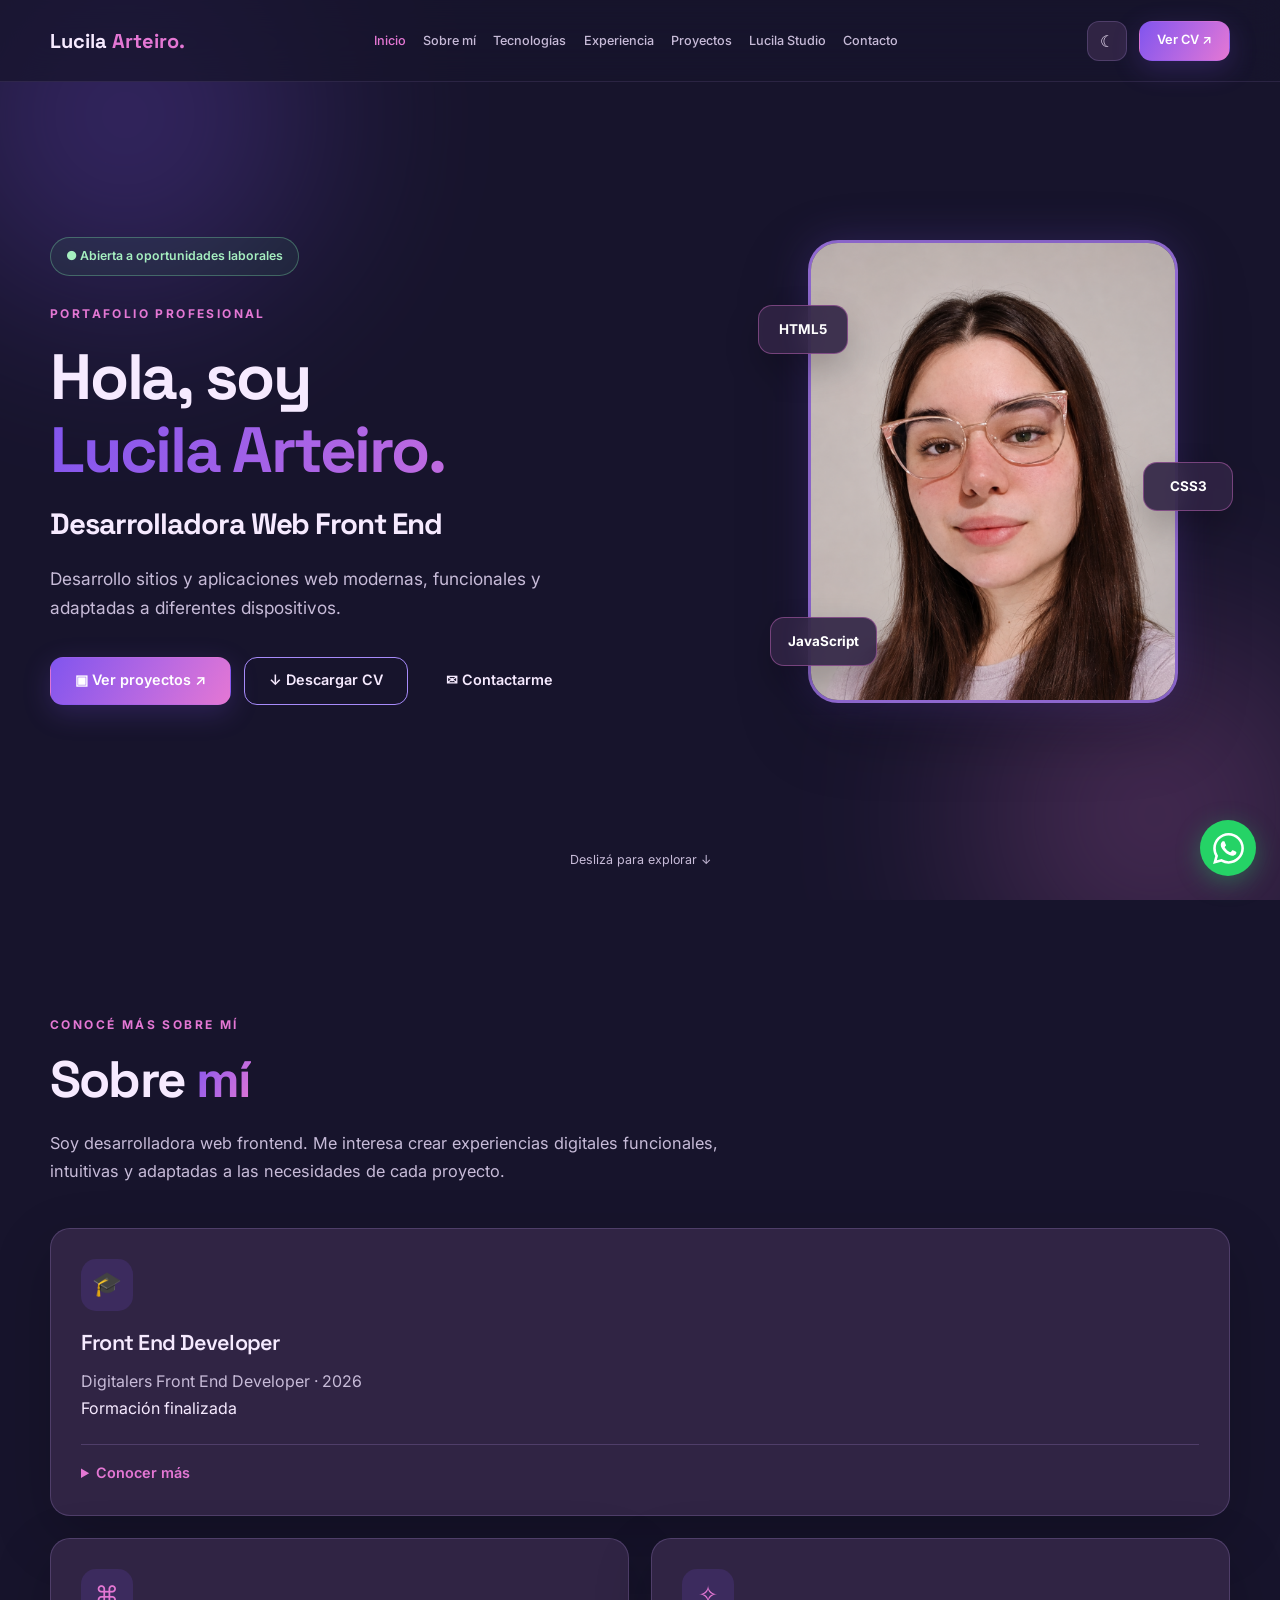
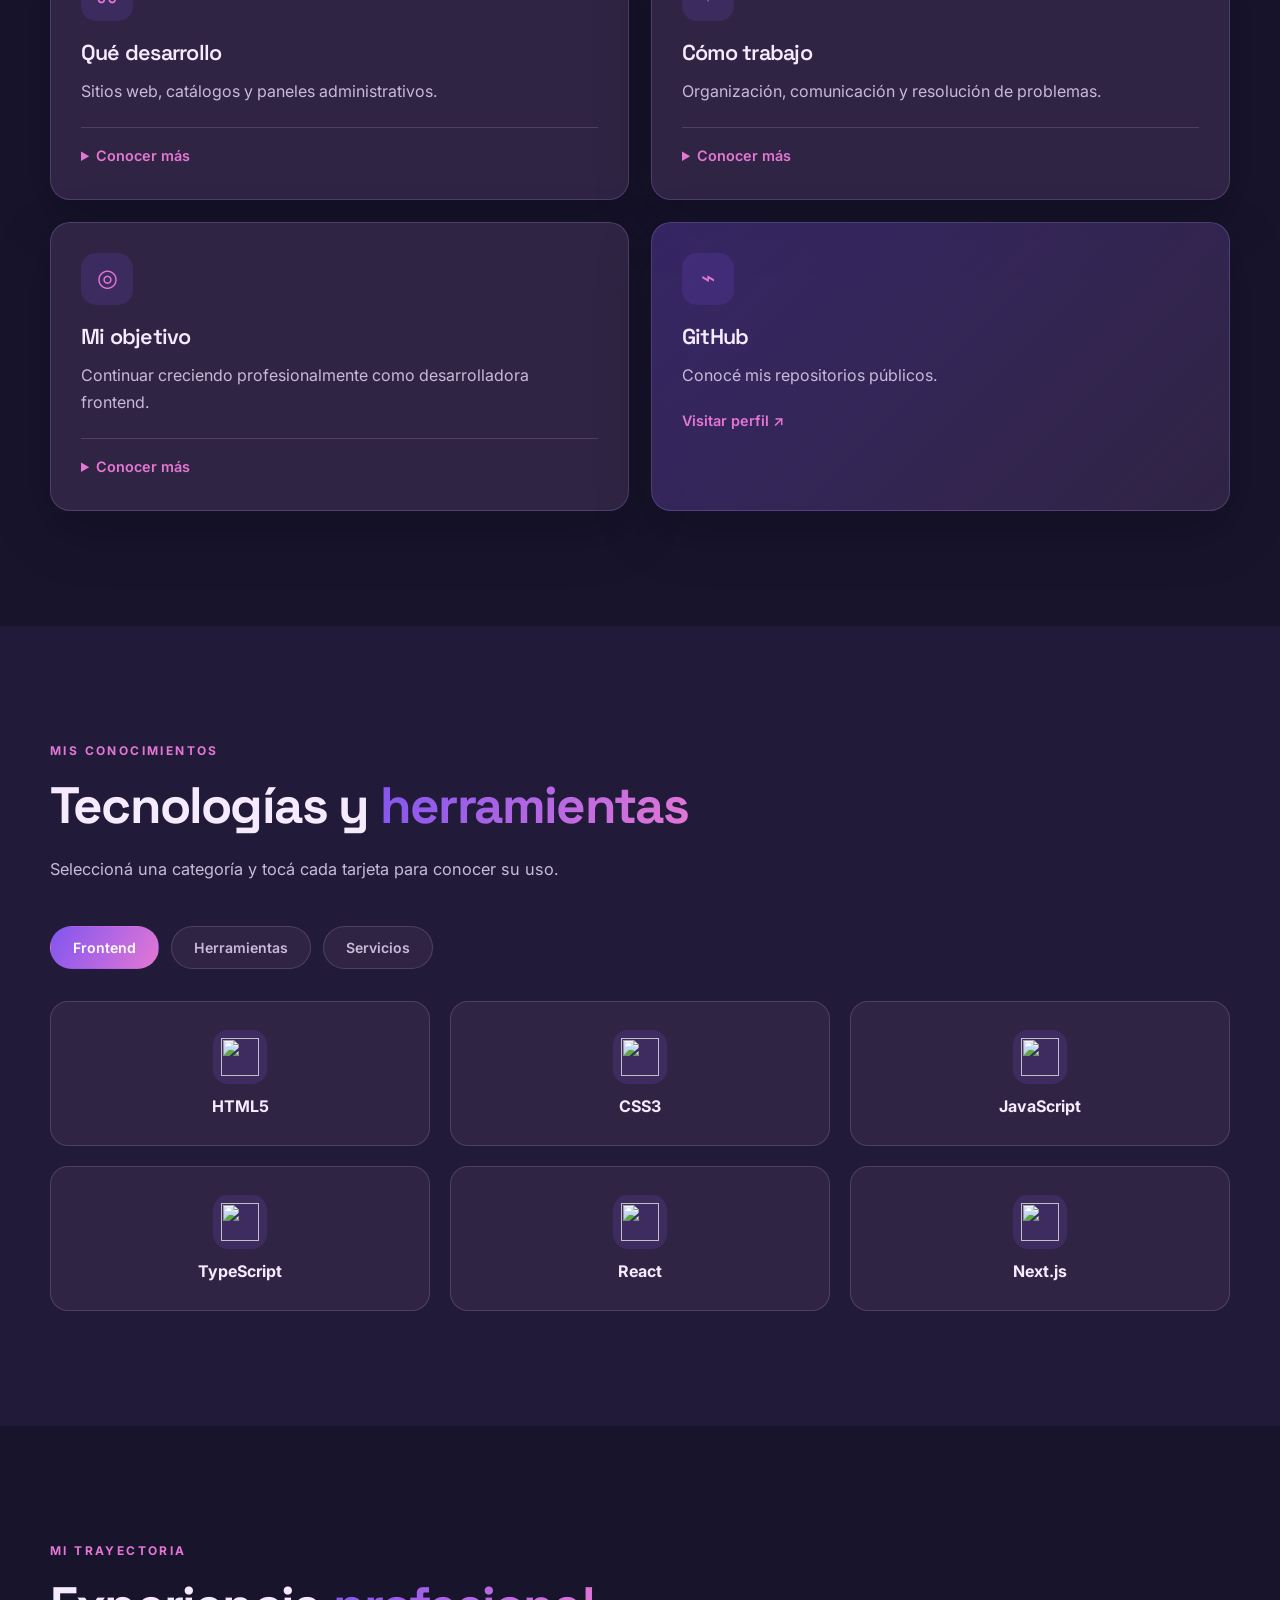
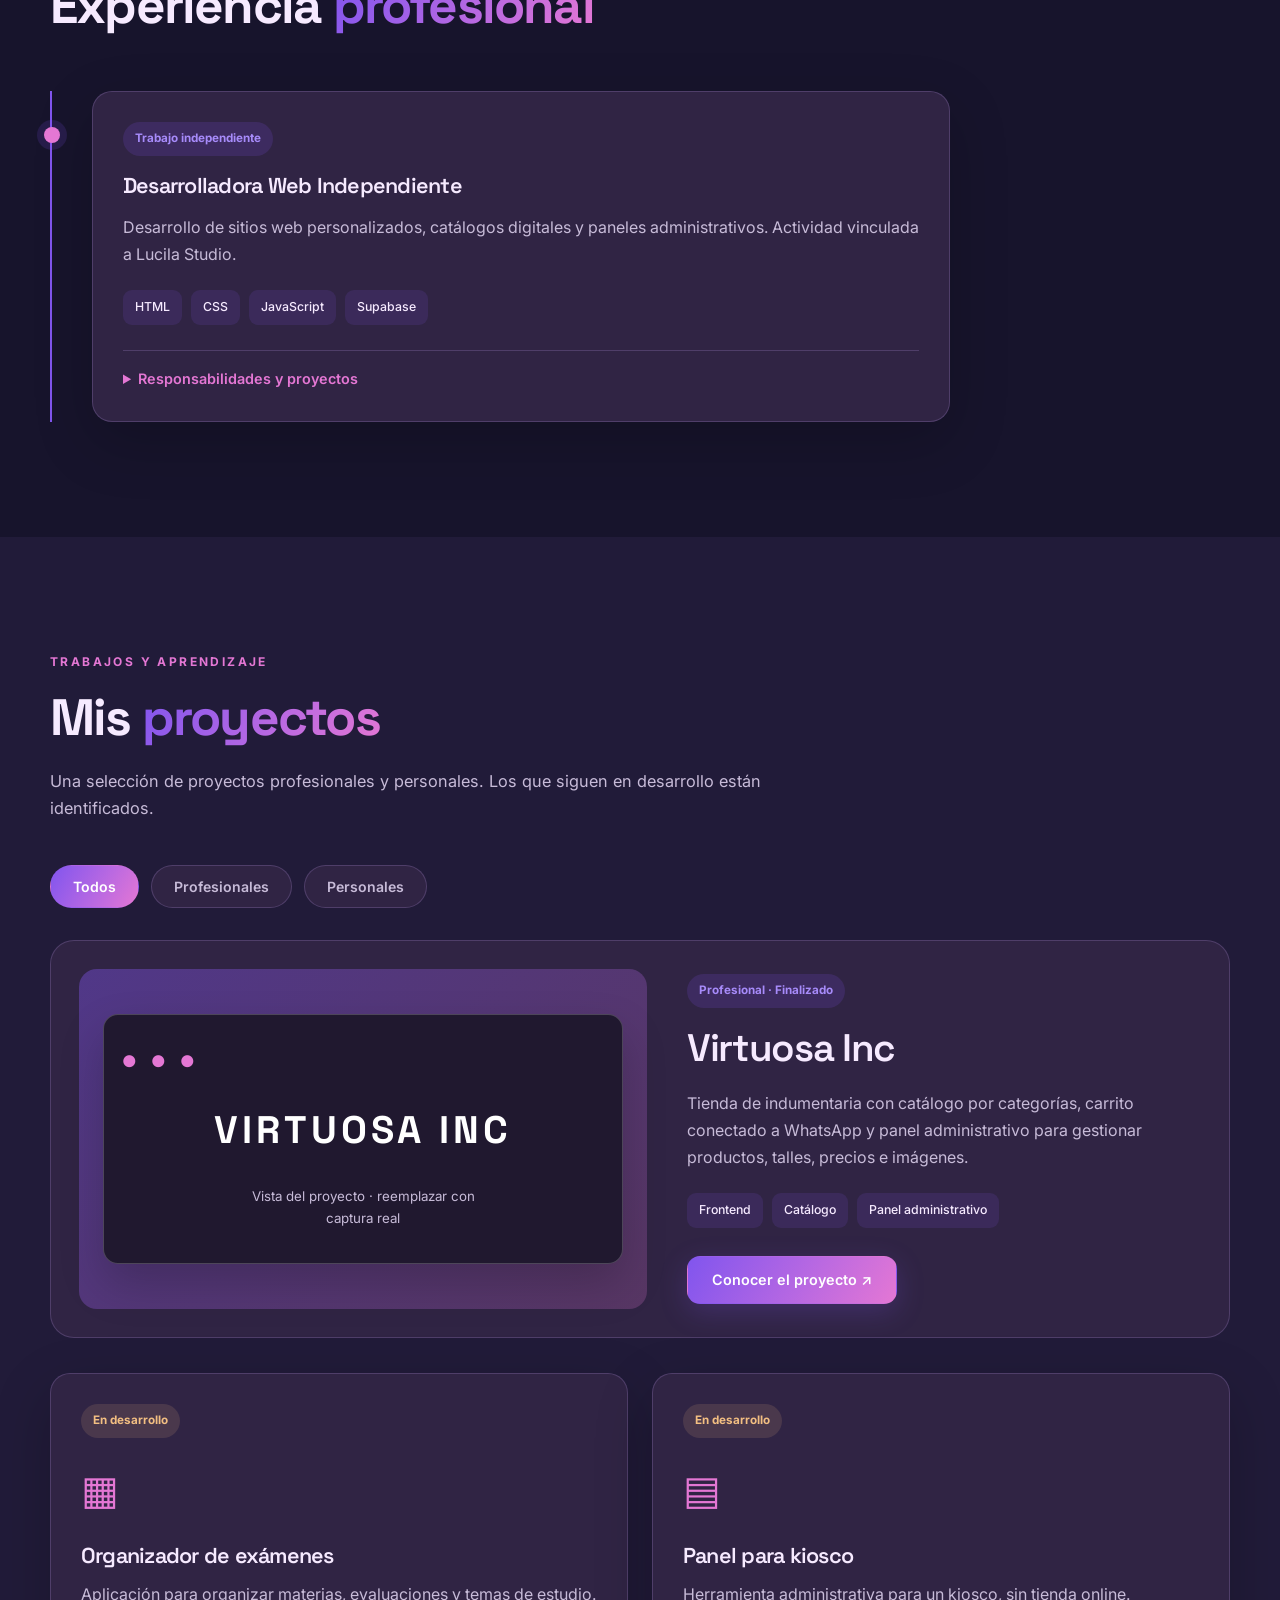
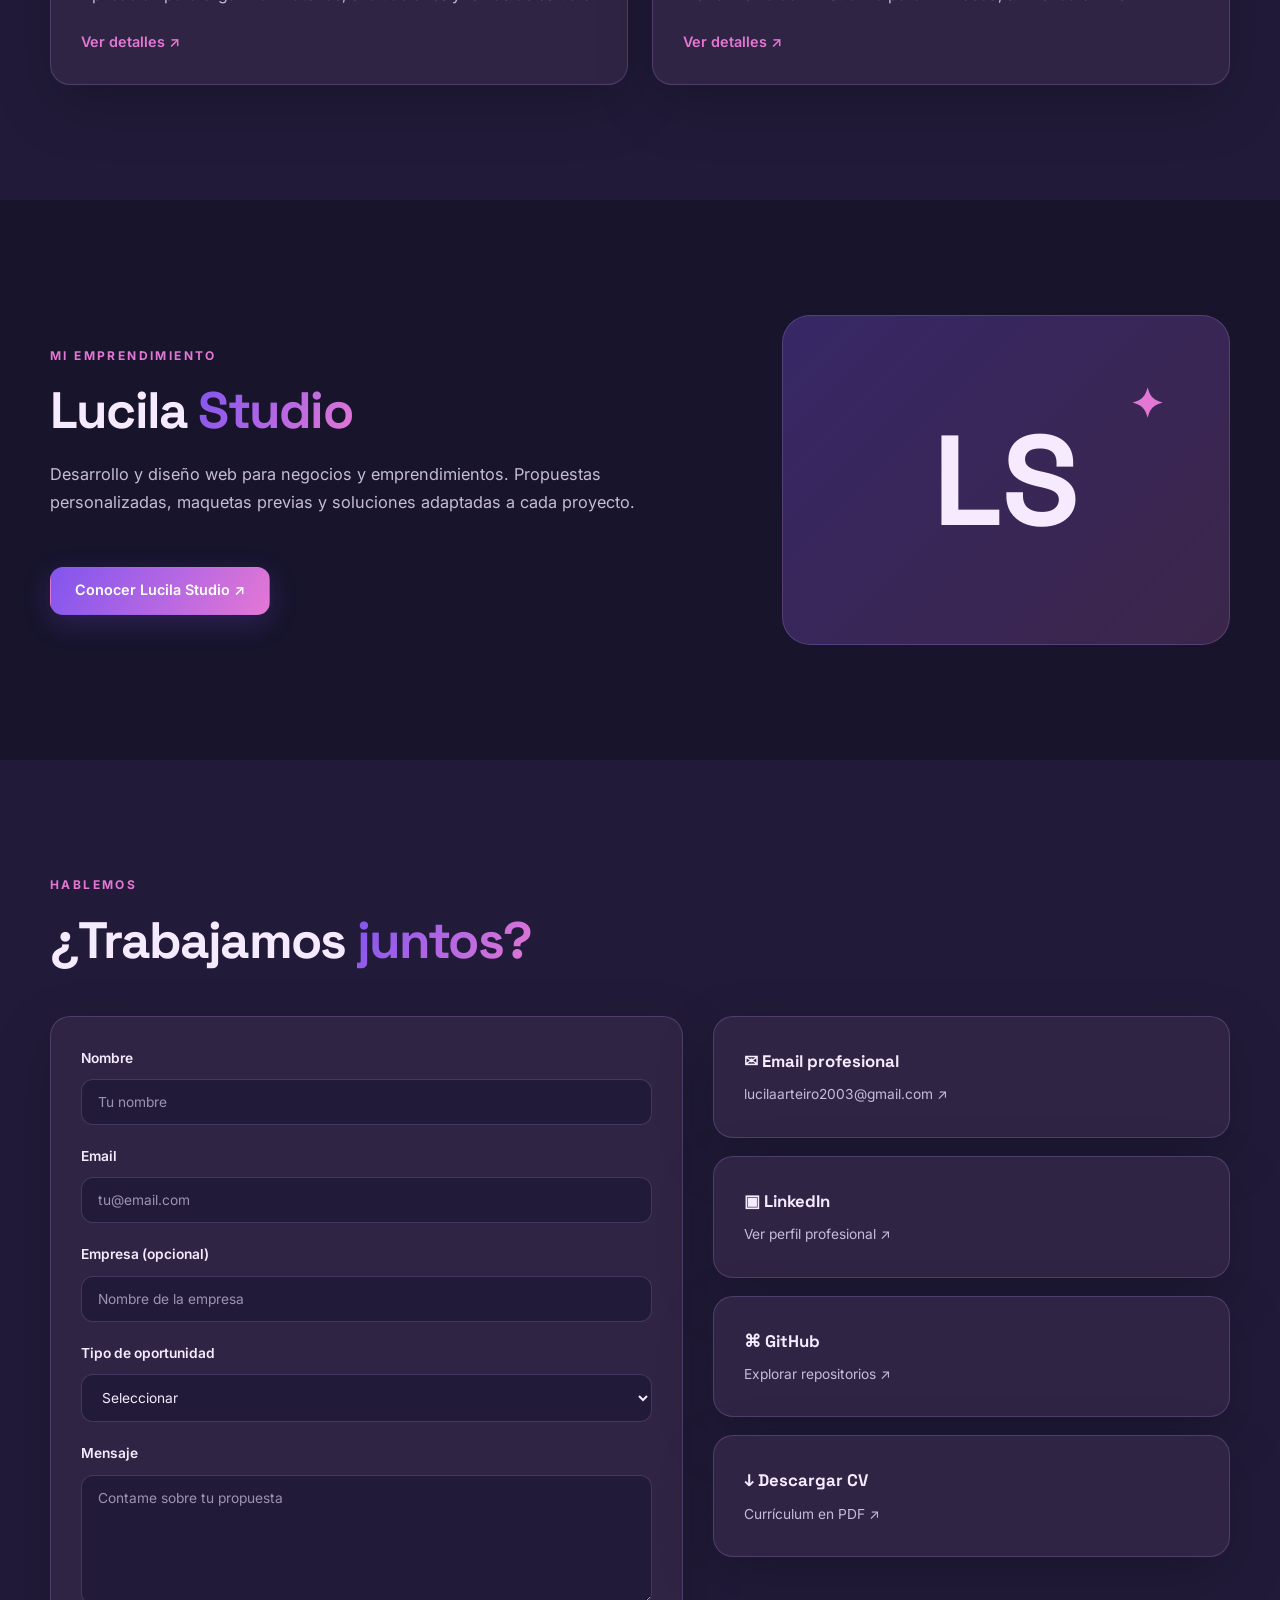
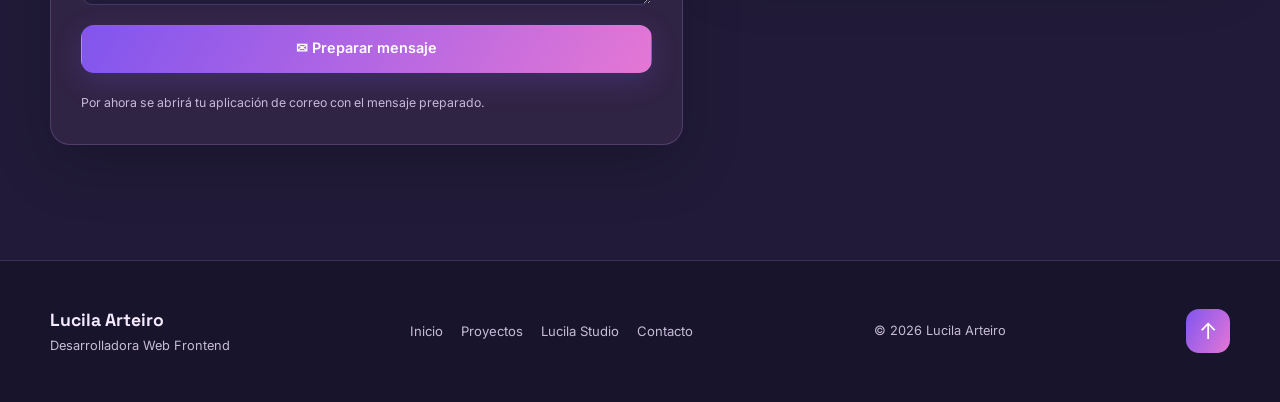
==== commit 2c406b47: "Corregir ruta del logo de WhatsApp" ====
--- a/index.html
+++ b/index.html
@@ -661,7 +661,7 @@
       aria-label="Contactarme por WhatsApp"
       title="Escribime por WhatsApp"
     >
-      <img src="assets/logos/whatsapp.svg" alt="" />
+      <img src="assets/Logos/whatsapp.svg" alt="" />
     </a>
   </body>
 </html>
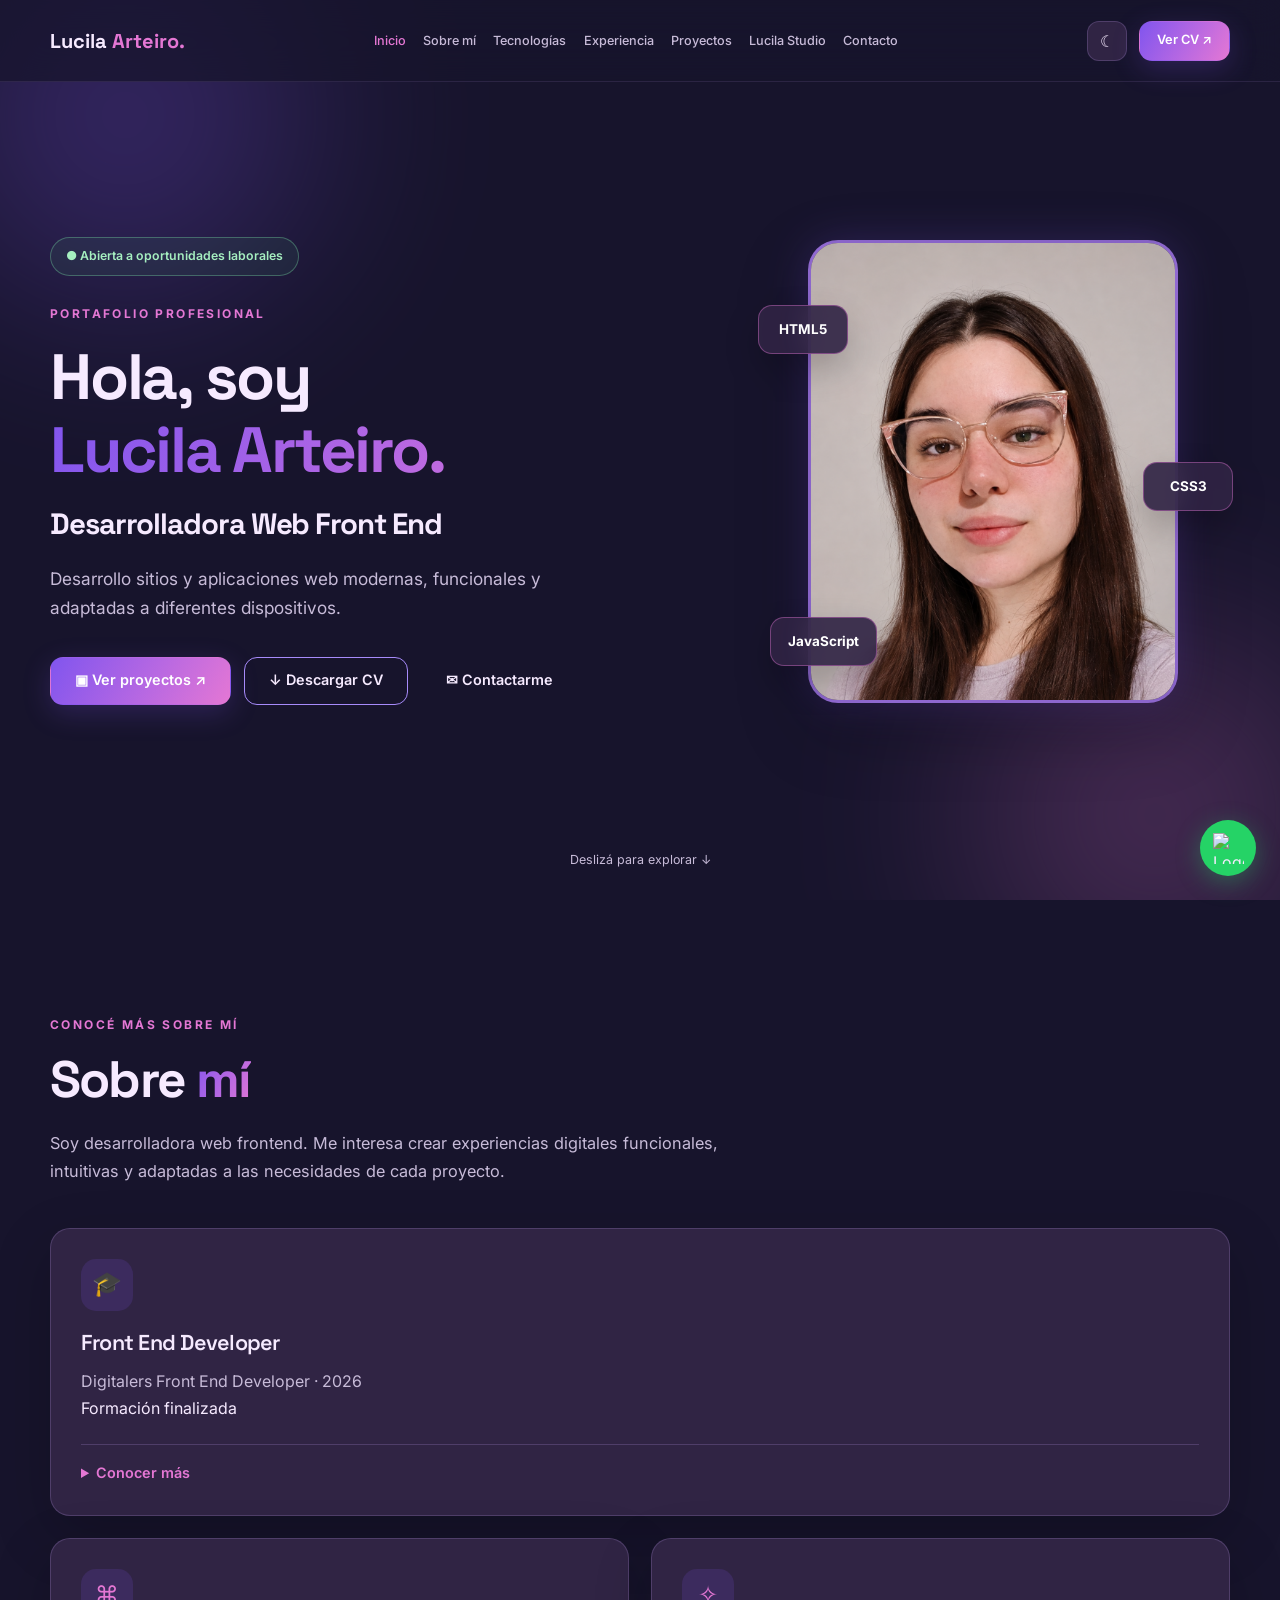
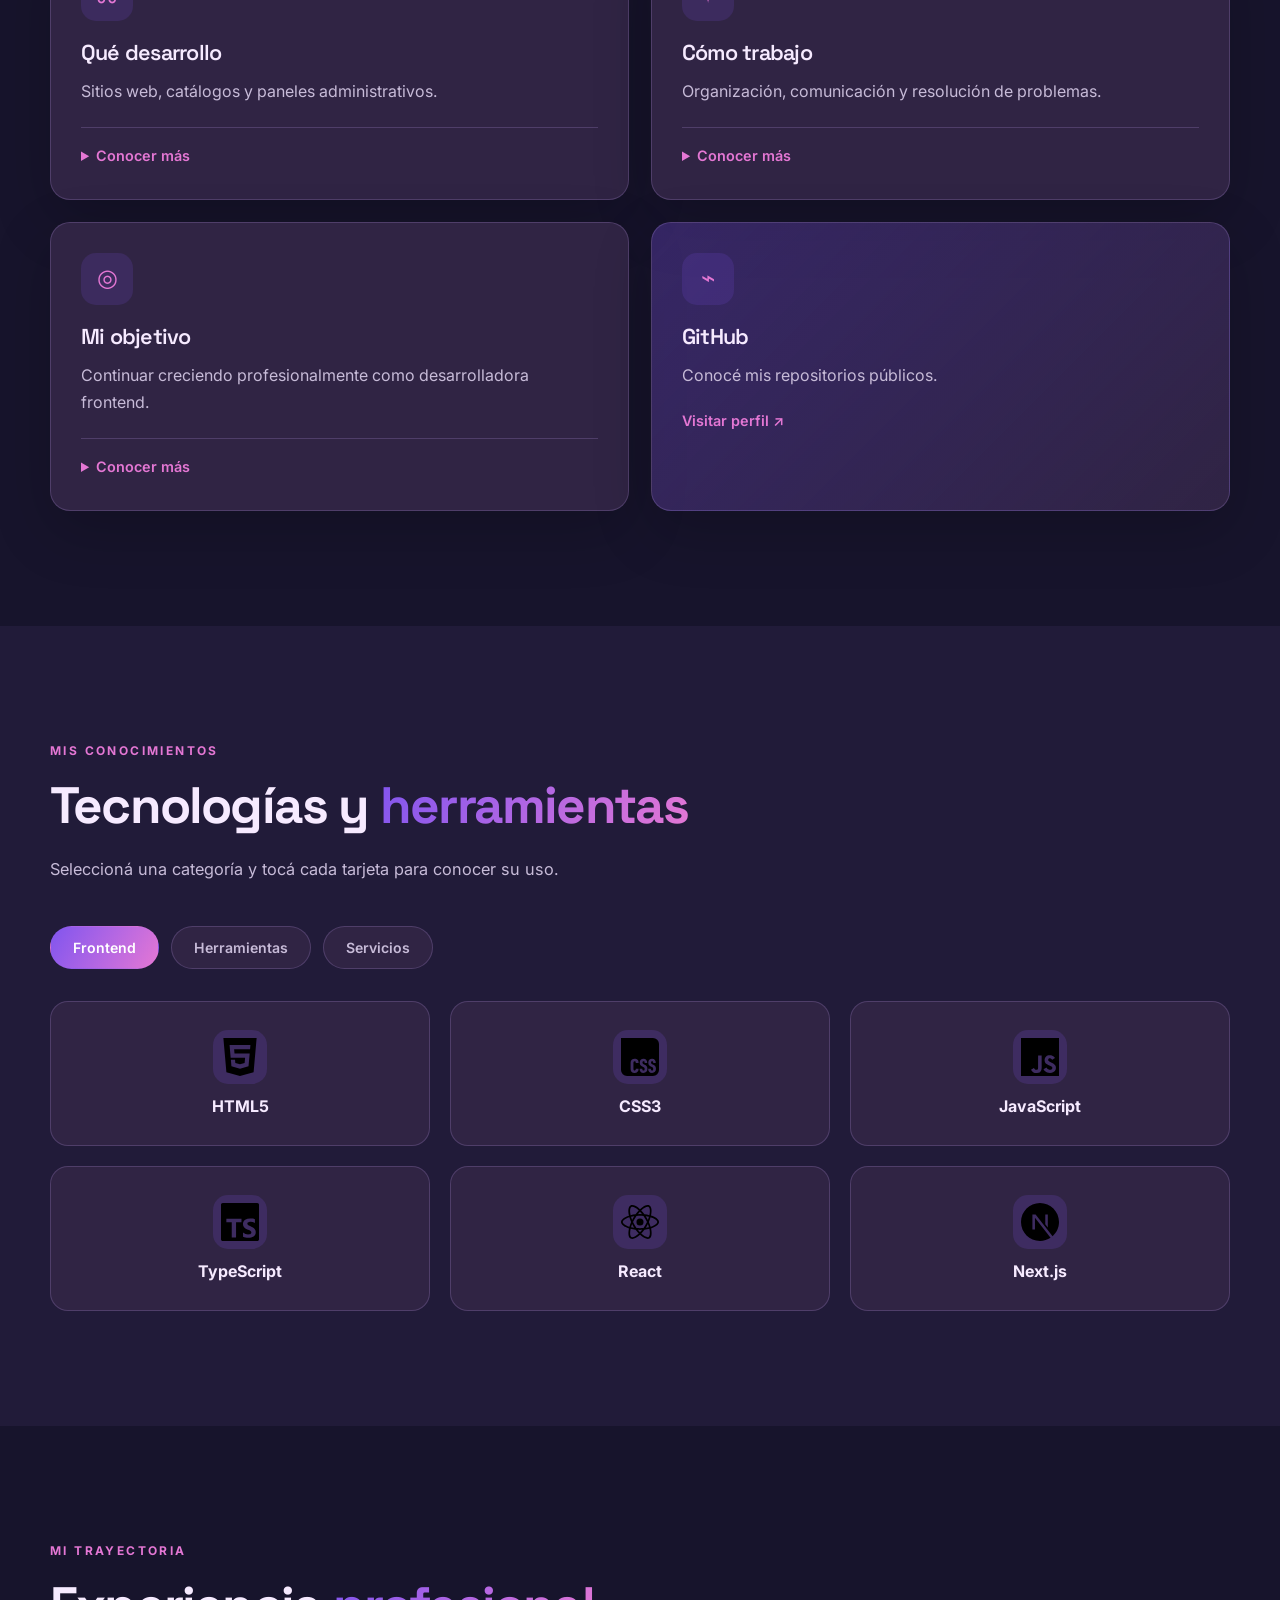
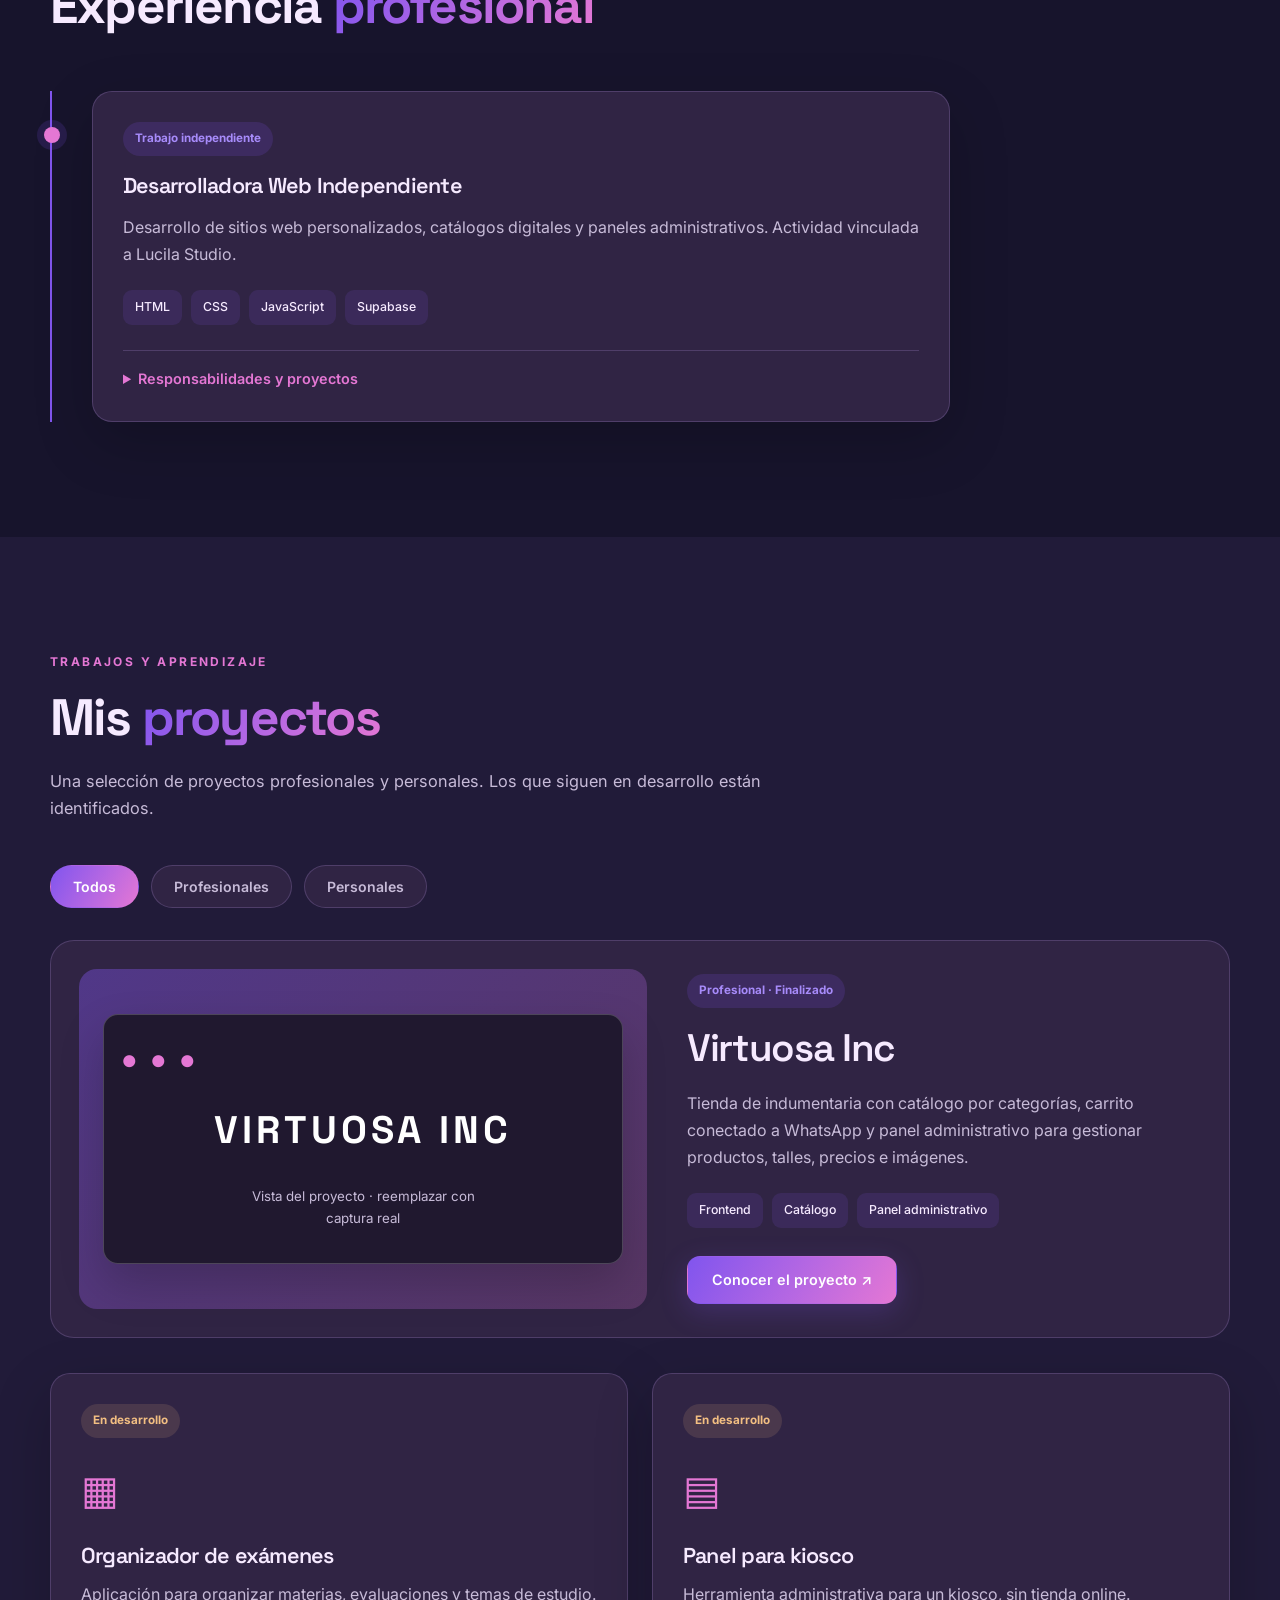
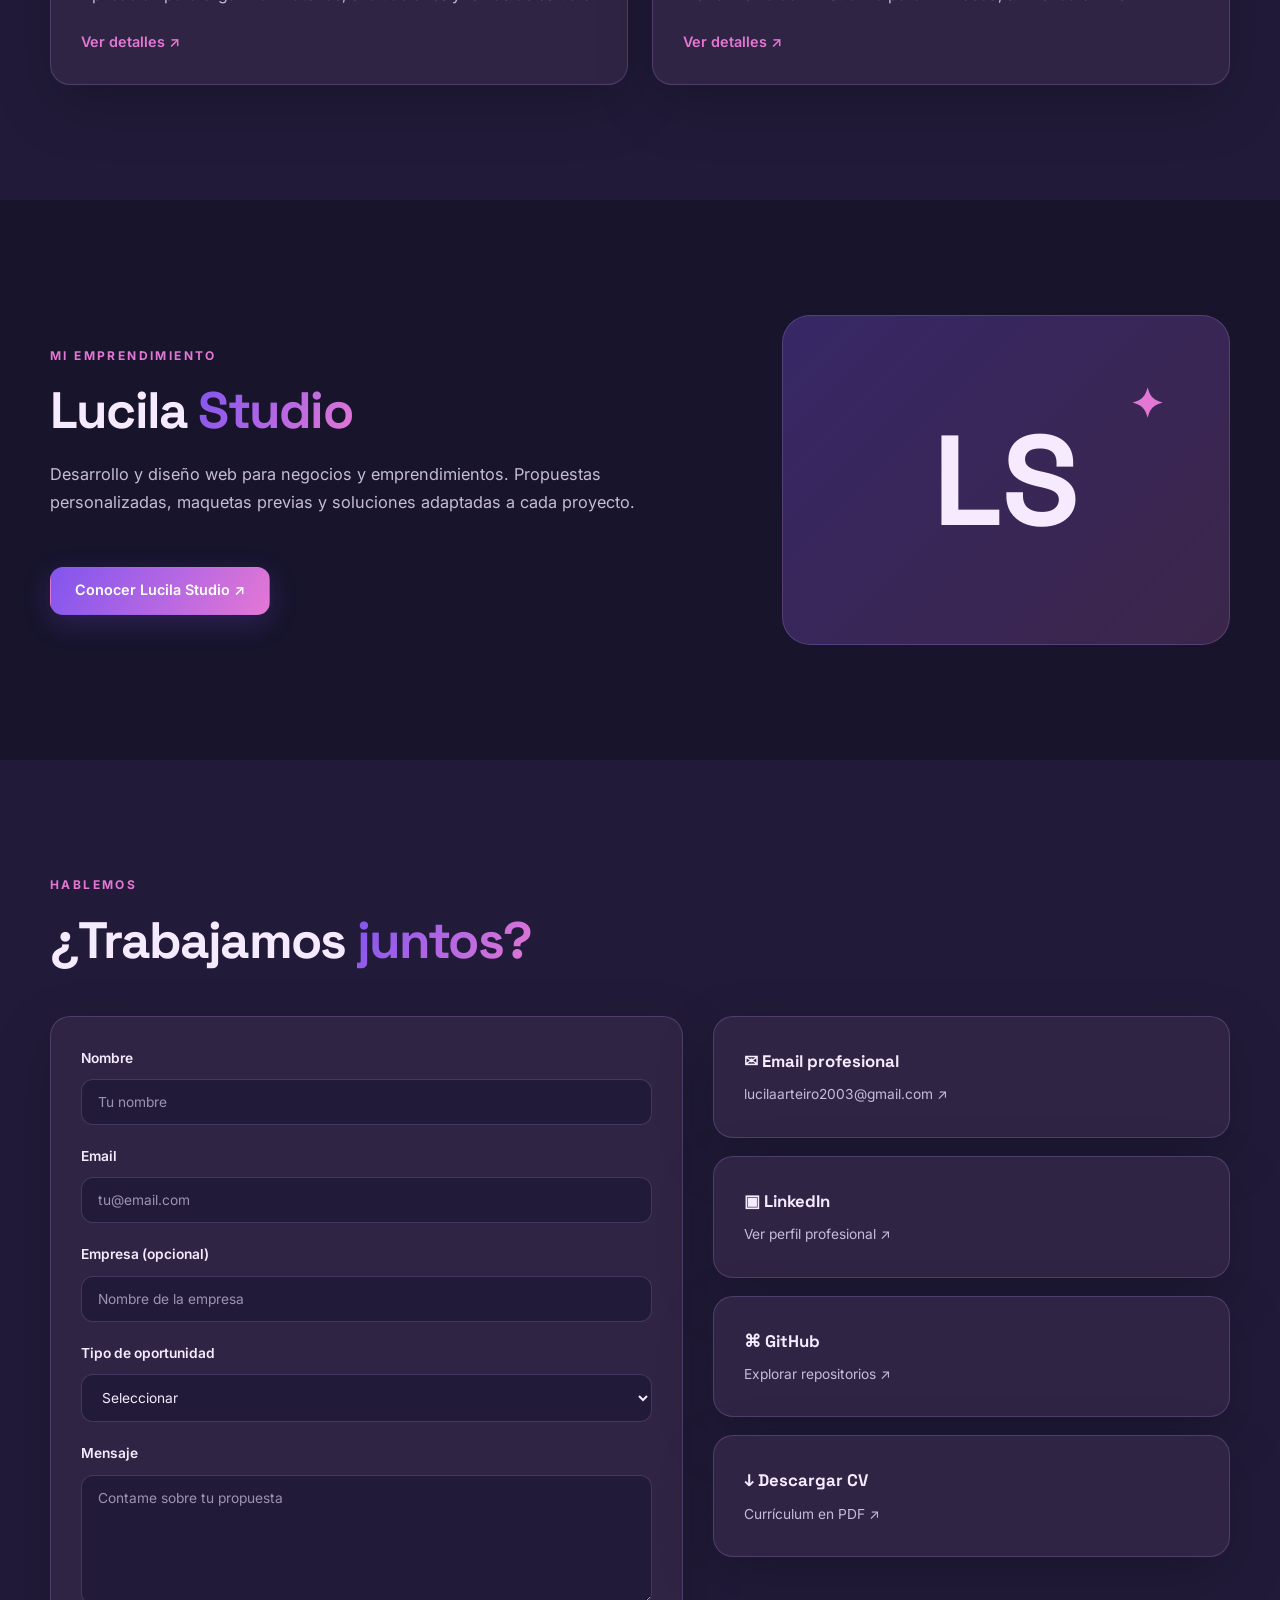
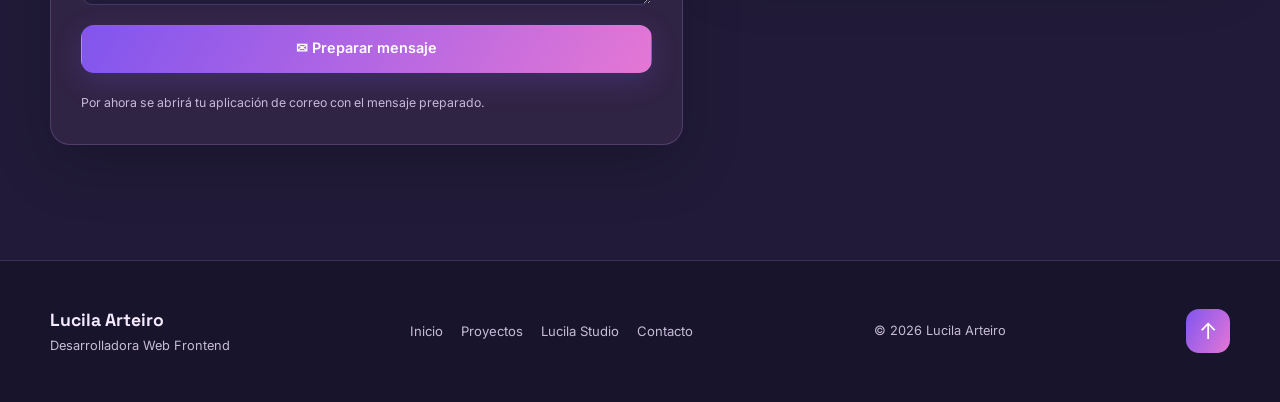
==== commit ac82205e: "Corregir rutas de logos de tecnologias" ====
--- a/index.html
+++ b/index.html
@@ -661,7 +661,9 @@
       aria-label="Contactarme por WhatsApp"
       title="Escribime por WhatsApp"
     >
-      <img src="assets/Logos/whatsapp.svg" alt="" />
-    </a>
+<img
+  src="https://cdn.simpleicons.org/whatsapp/FFFFFF"
+  alt="Logo de WhatsApp"
+/>
   </body>
 </html>
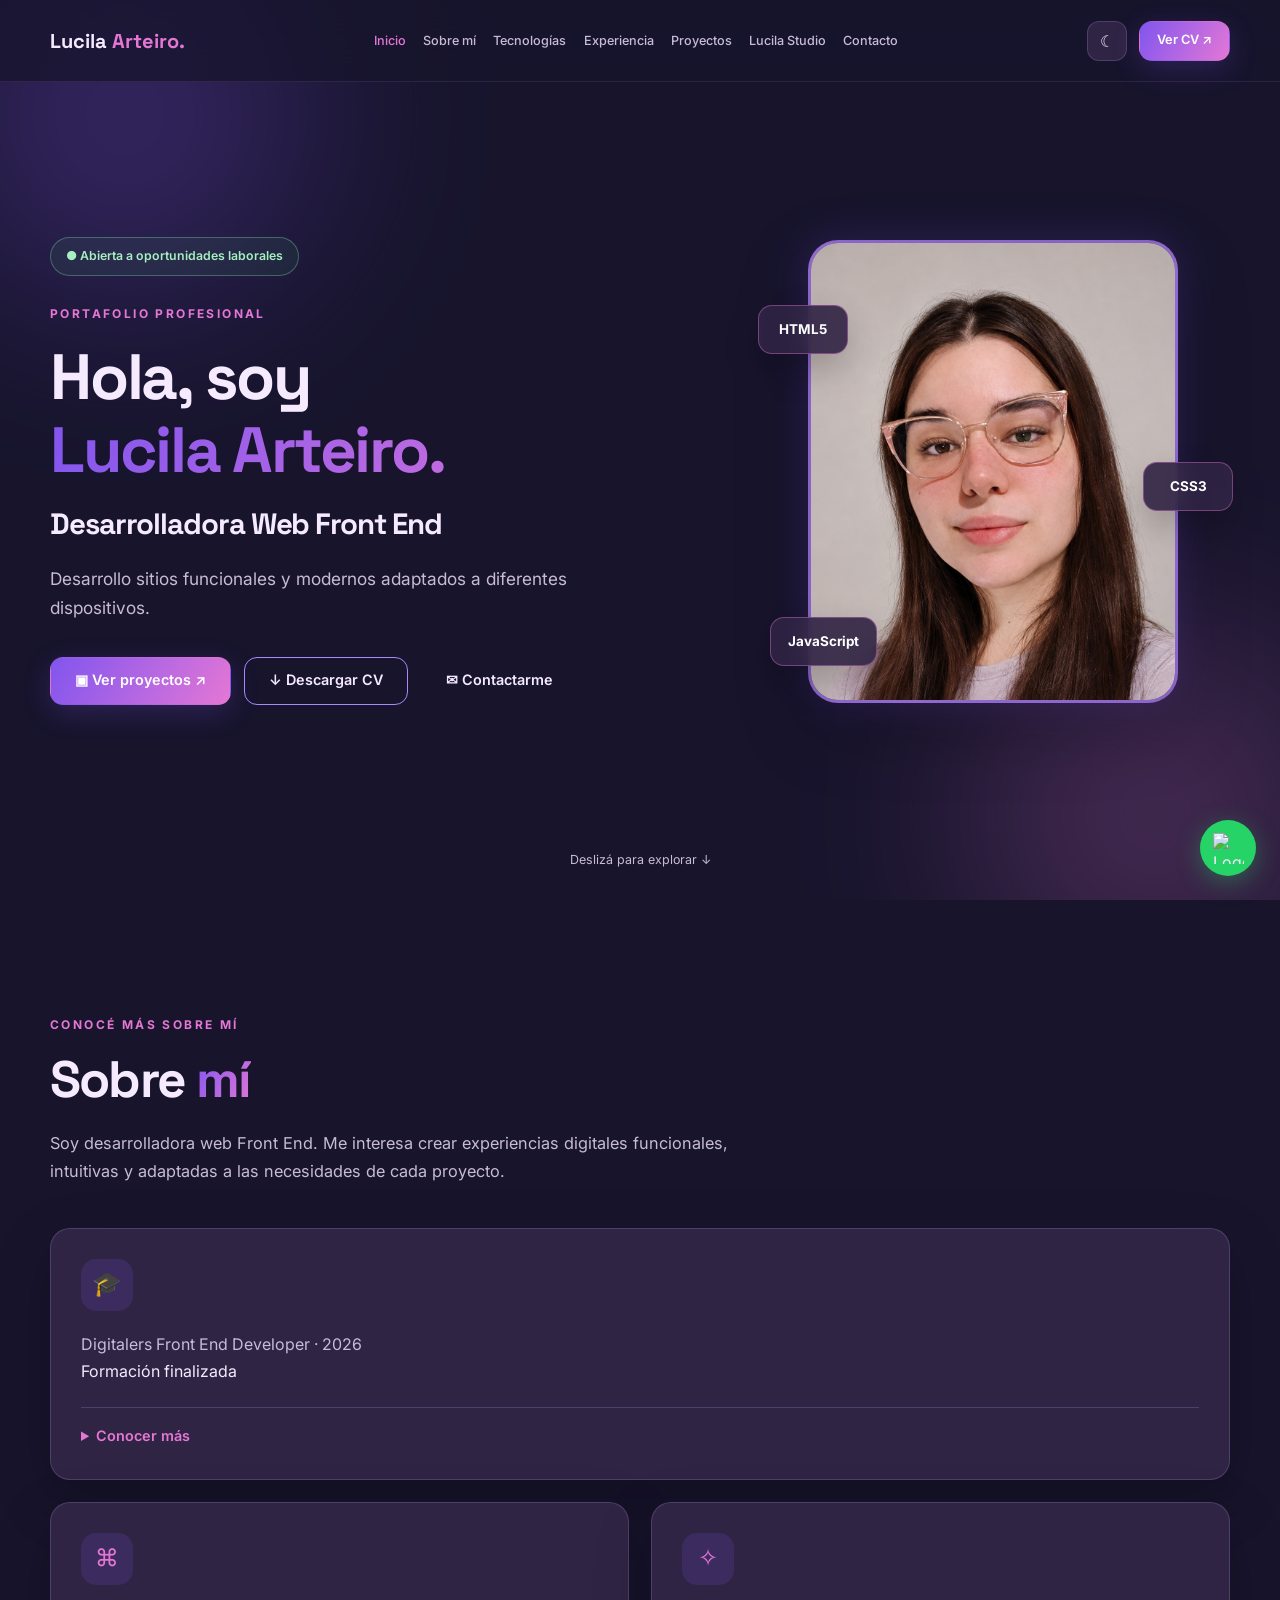
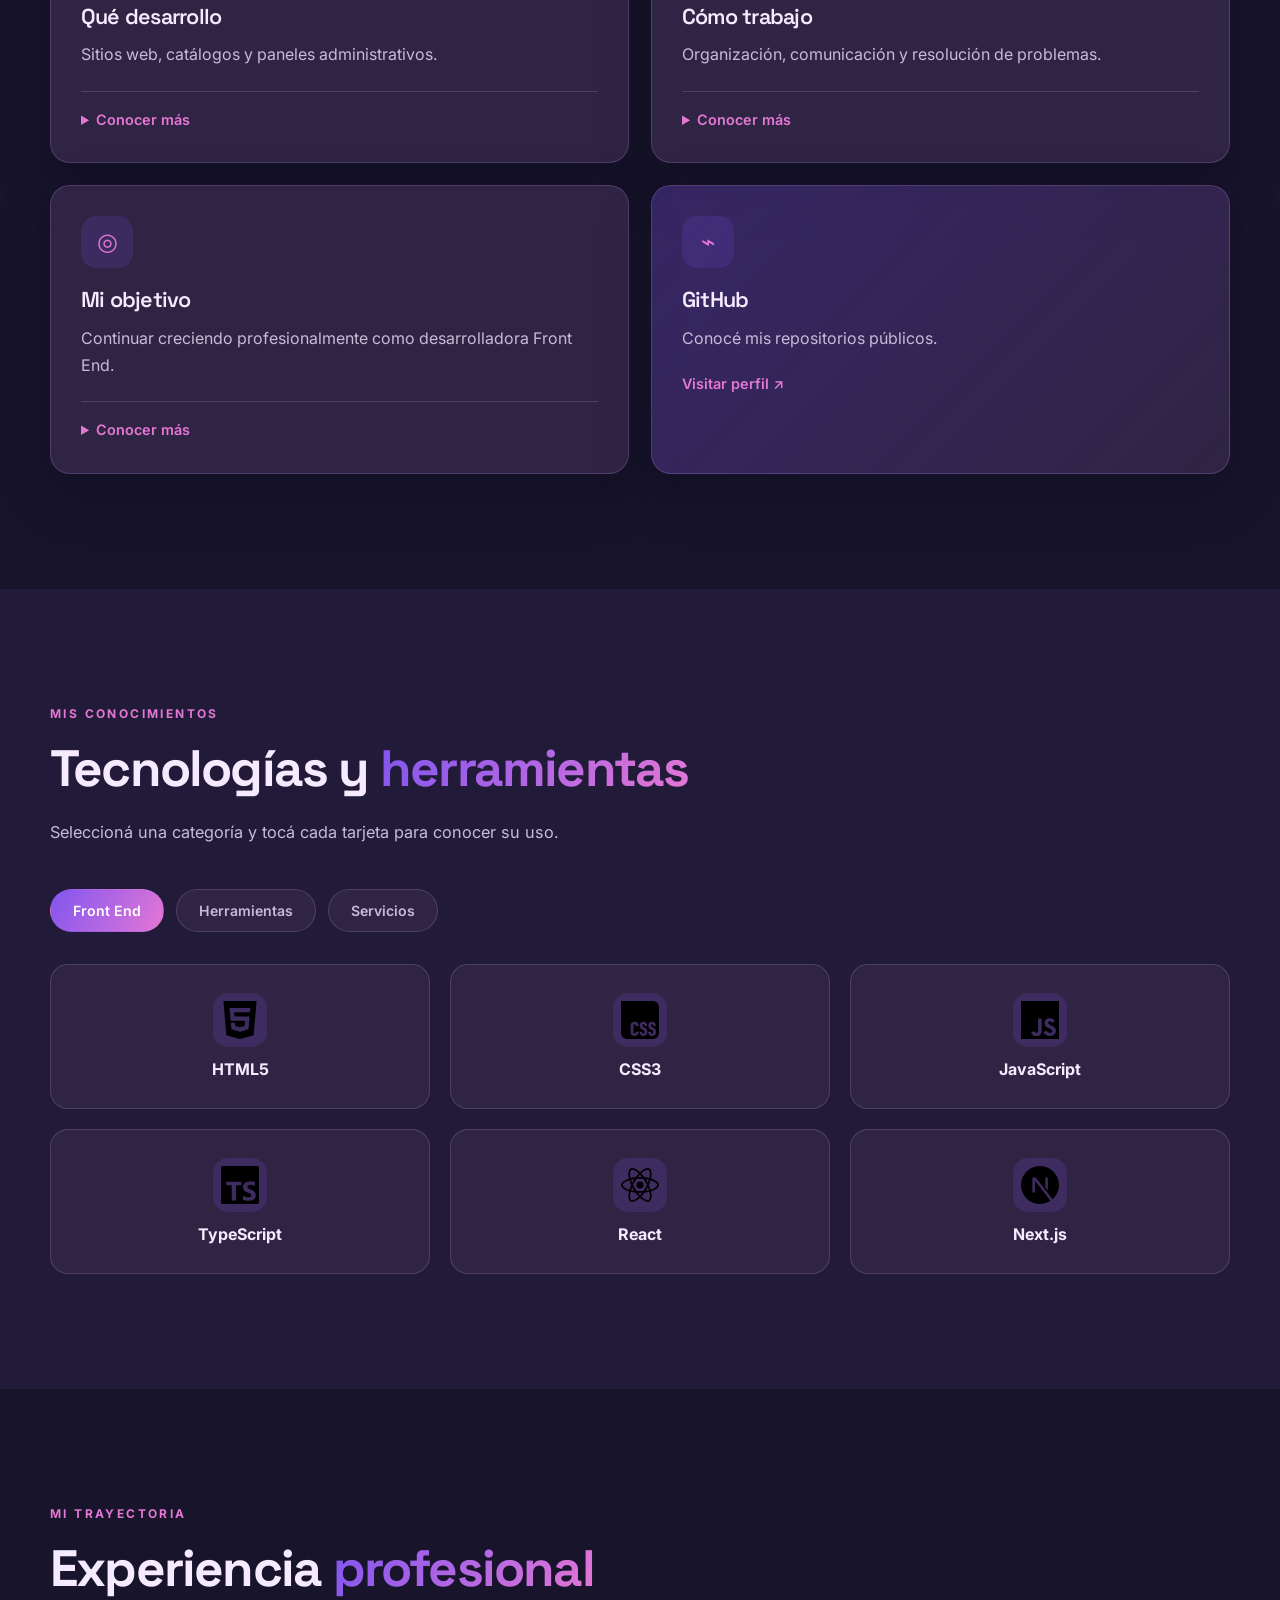
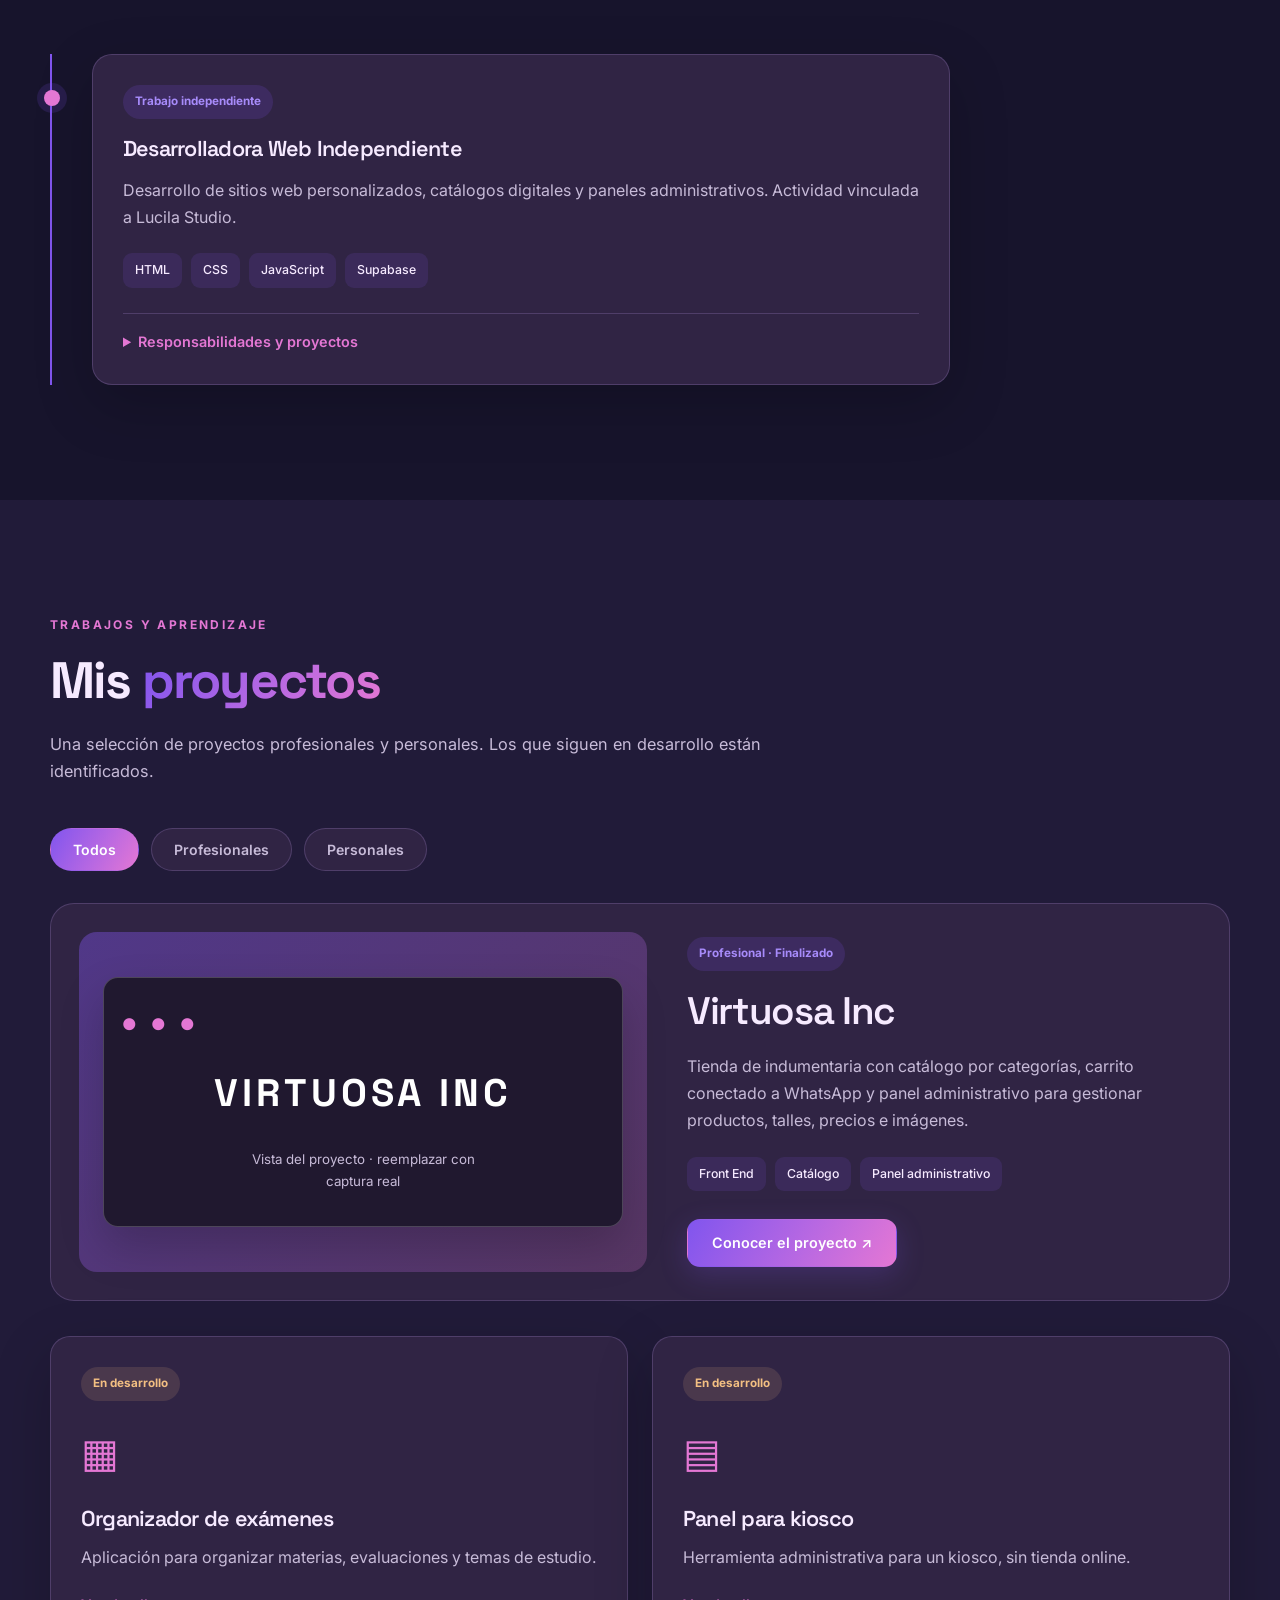
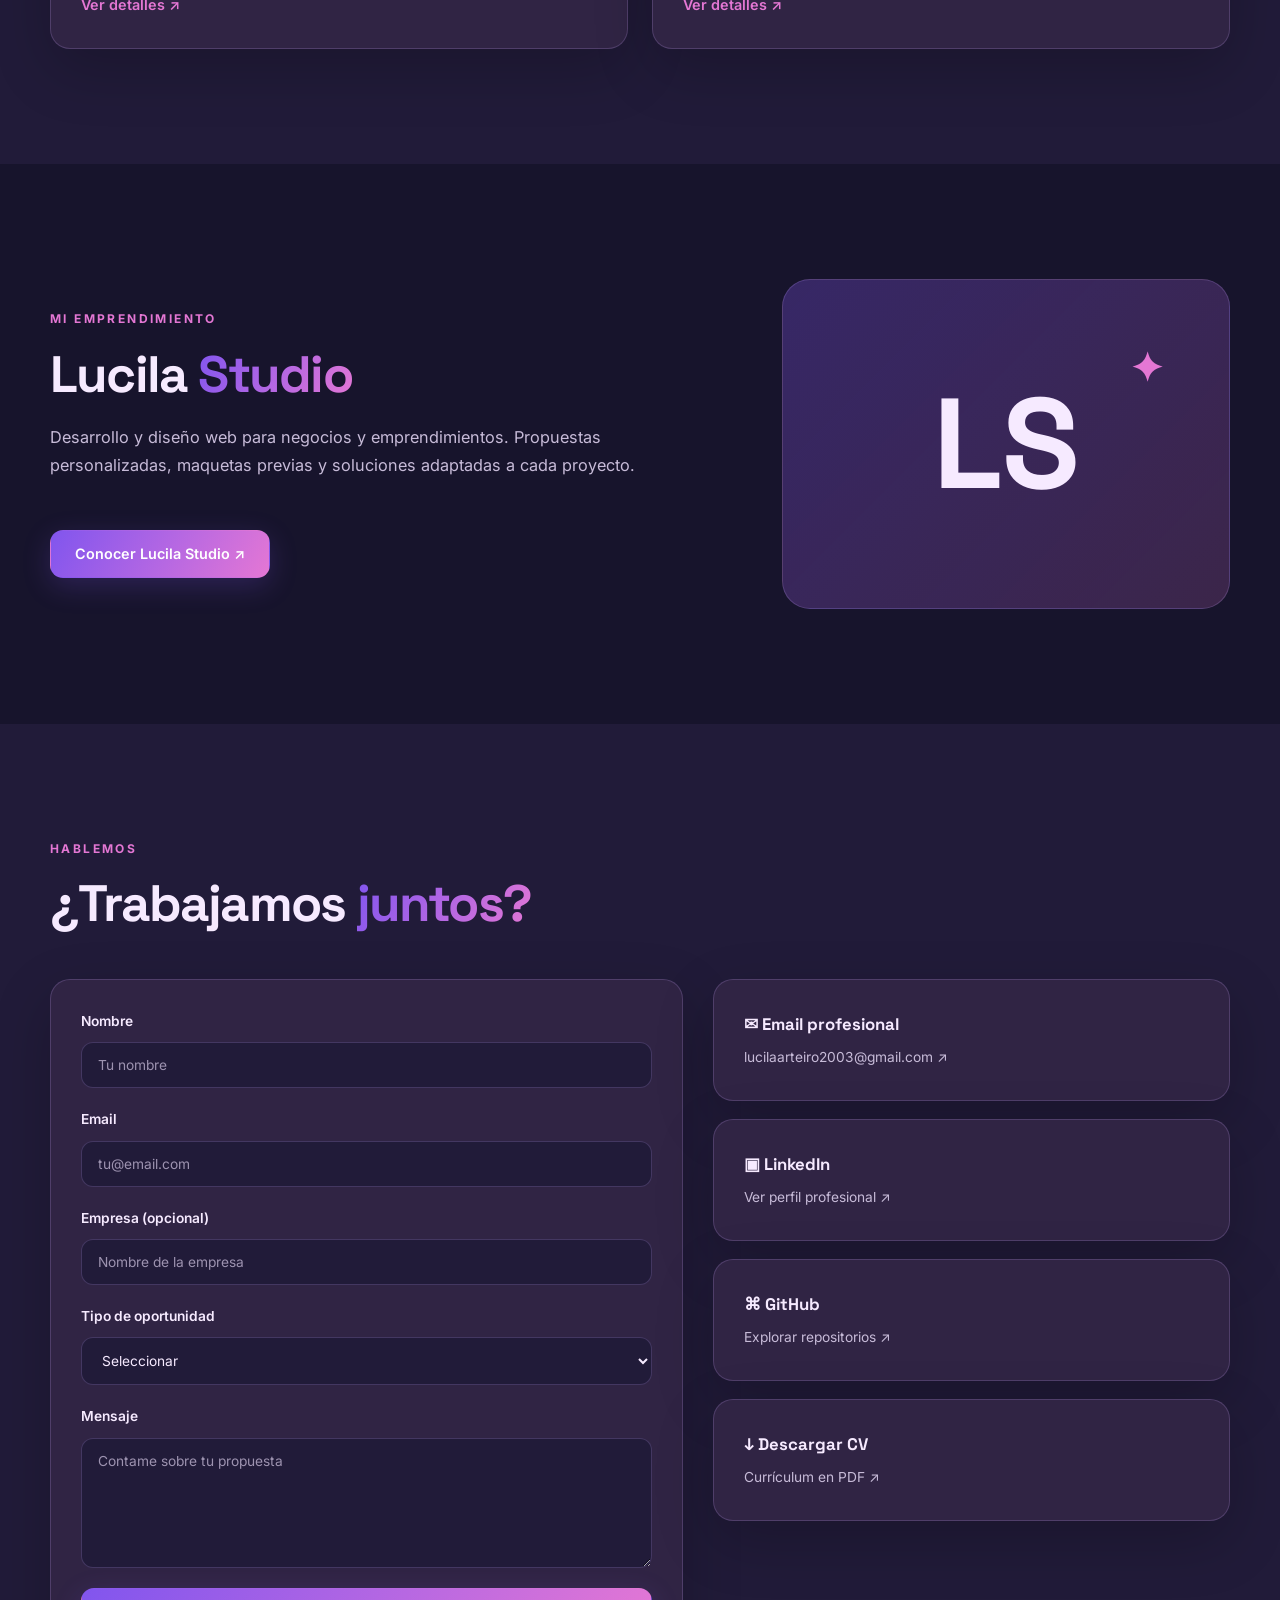
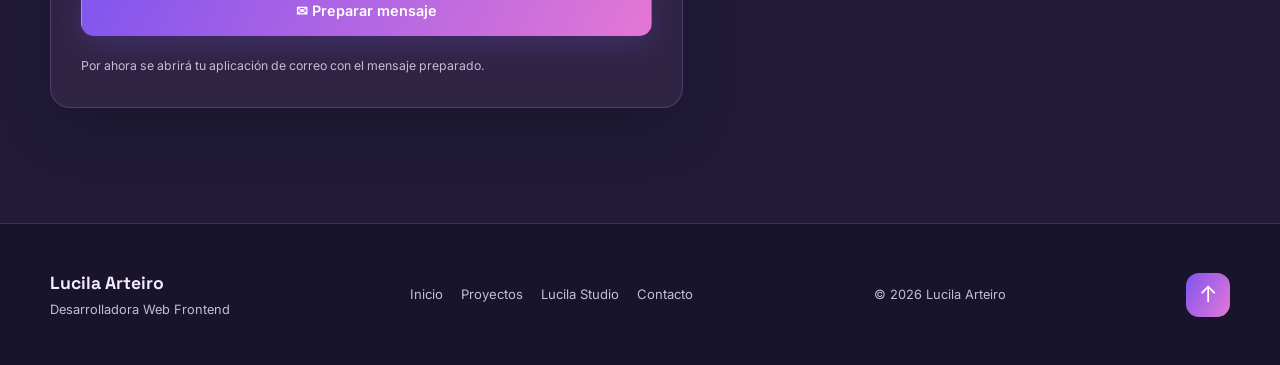
==== commit 881b2462: "Agregar favicon al portafolio" ====
--- a/index.html
+++ b/index.html
@@ -6,7 +6,7 @@
 
     <meta
       name="description"
-      content="Portafolio profesional de Lucila Arteiro, desarrolladora web frontend."
+      content="Portafolio profesional de Lucila Arteiro, desarrolladora web Front End."
     />
 
     <title>Lucila Arteiro | Desarrolladora Web Front End</title>
@@ -14,17 +14,22 @@
     <!-- Tipografías -->
     <link rel="preconnect" href="https://fonts.googleapis.com" />
     <link rel="preconnect" href="https://fonts.gstatic.com" crossorigin />
+
+
 
     <link
       href="https://fonts.googleapis.com/css2?family=Inter:wght@400;500;600;700&family=Space+Grotesk:wght@400;500;600;700&display=swap"
       rel="stylesheet"
     />
+        <!-- favicon -->
+    <link rel="icon" type="image/png" href="./assets/favicon (2).png" />
 
     <!-- CSS -->
     <link rel="stylesheet" href="styles.css" />
 
     <!-- JavaScript -->
     <script src="app.js" defer></script>
+    
   </head>
 
   <body>
@@ -106,8 +111,8 @@
             <h2 class="enter">Desarrolladora Web Front End</h2>
 
             <p class="lead enter">
-              Desarrollo sitios y aplicaciones web modernas, funcionales y
-              adaptadas a diferentes dispositivos.
+              Desarrollo sitios funcionales y modernos
+              adaptados a diferentes dispositivos.
             </p>
 
             <div class="hero-buttons enter">
@@ -167,7 +172,7 @@
           <h2>Sobre <span class="gradient-text">mí</span></h2>
 
           <p class="section-intro">
-            Soy desarrolladora web frontend. Me interesa crear experiencias
+            Soy desarrolladora web Front End. Me interesa crear experiencias
             digitales funcionales, intuitivas y adaptadas a las necesidades de
             cada proyecto.
           </p>
@@ -176,7 +181,7 @@
             <!-- Formación -->
             <article class="panel about-wide">
               <div class="panel-icon">🎓</div>
-              <h3>Front End Developer</h3>
+
               <p>Digitalers Front End Developer · 2026</p>
               <span>Formación finalizada</span>
 
@@ -234,7 +239,7 @@
 
               <p>
                 Continuar creciendo profesionalmente como desarrolladora
-                frontend.
+                Front End.
               </p>
 
               <details>
@@ -296,7 +301,7 @@
               role="tab"
               aria-selected="true"
             >
-              Frontend
+              Front End
             </button>
 
             <button
@@ -426,7 +431,7 @@
                 </p>
 
                 <div class="chips">
-                  <span>Frontend</span>
+                  <span>Front End</span>
                   <span>Catálogo</span>
                   <span>Panel administrativo</span>
                 </div>
